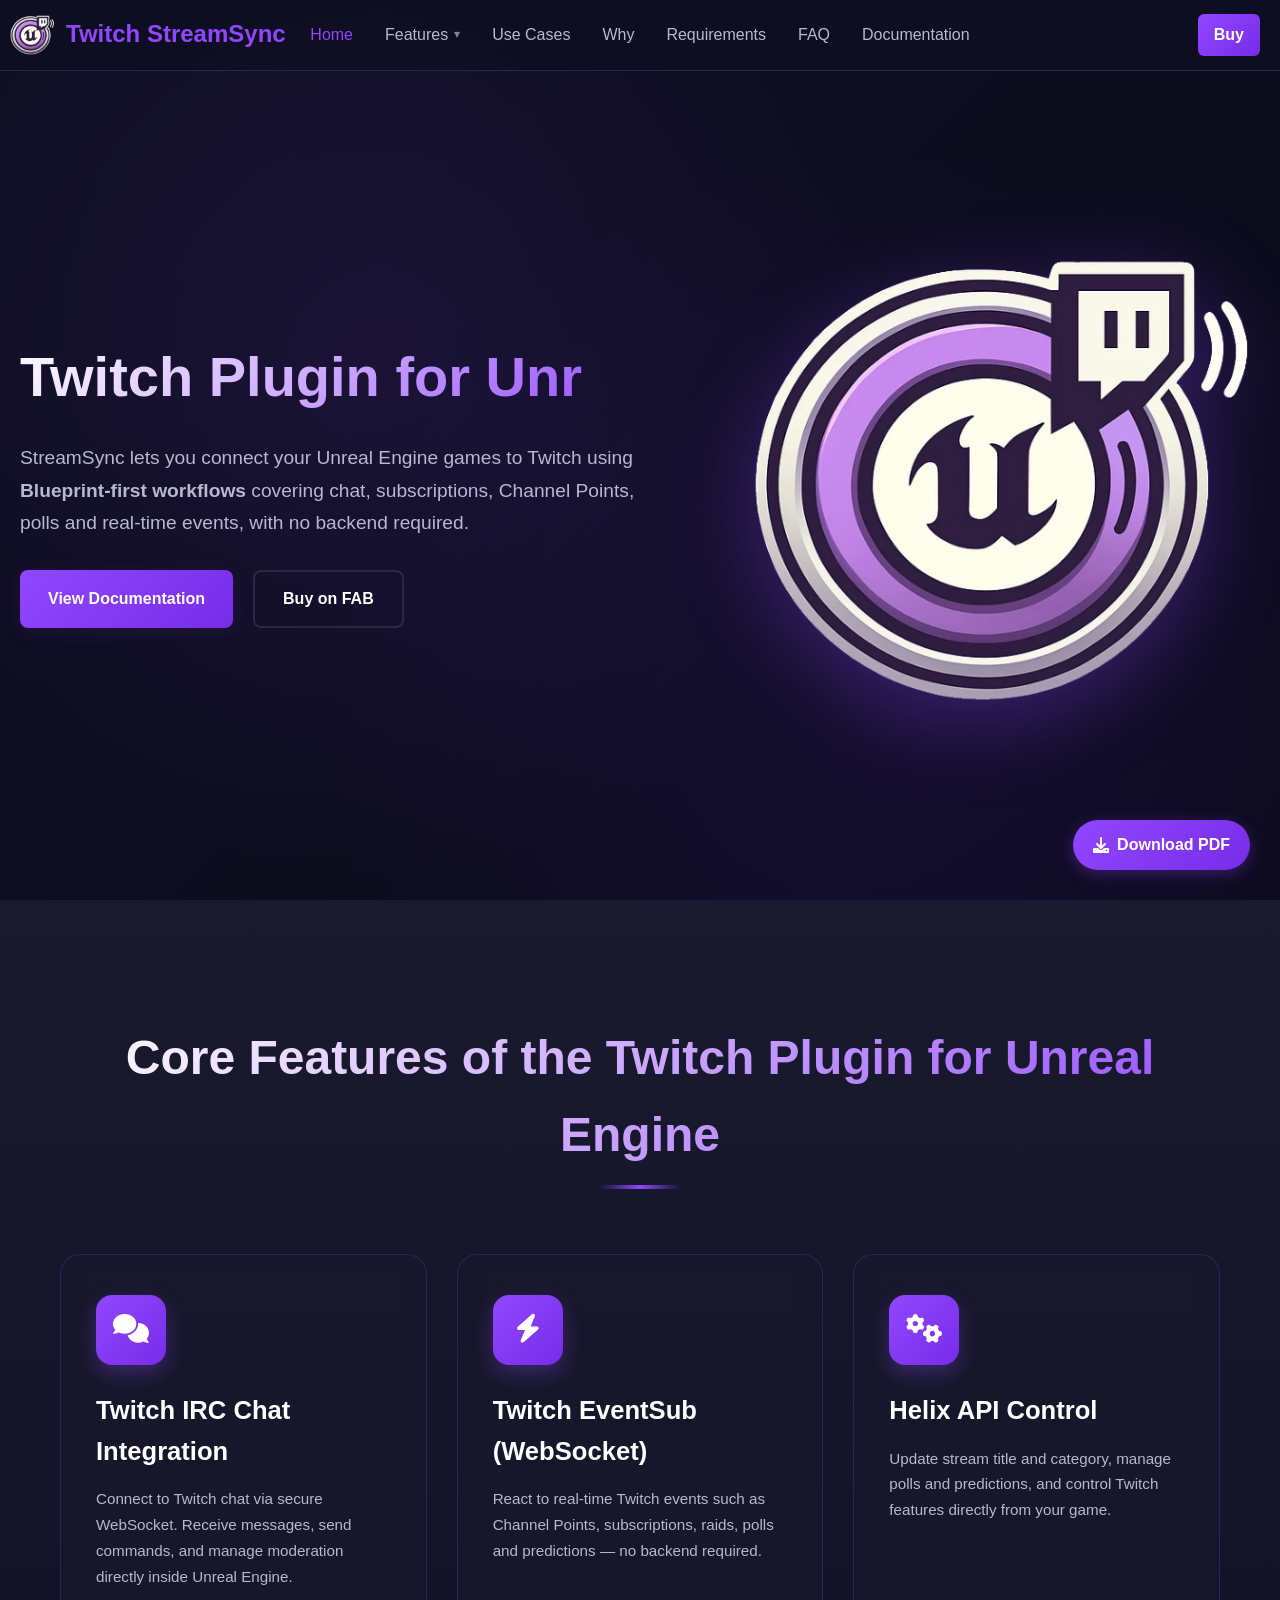
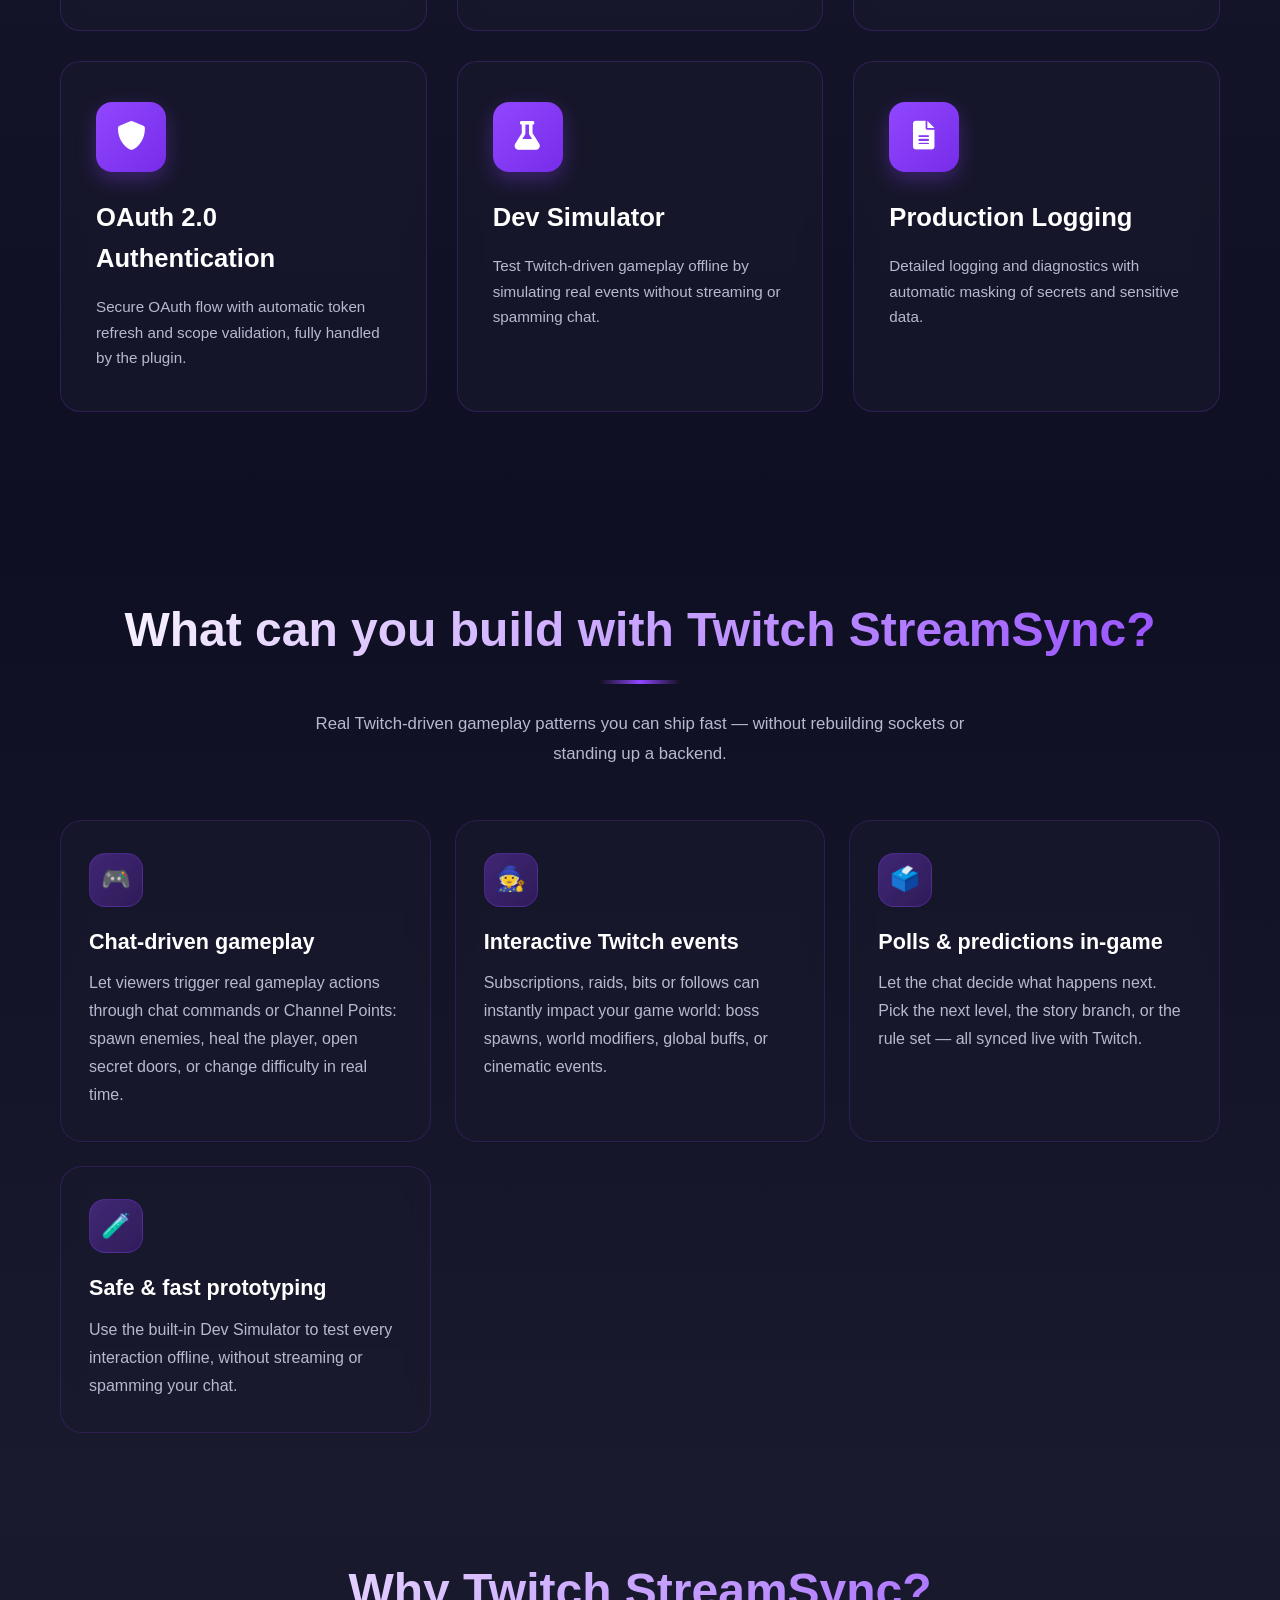
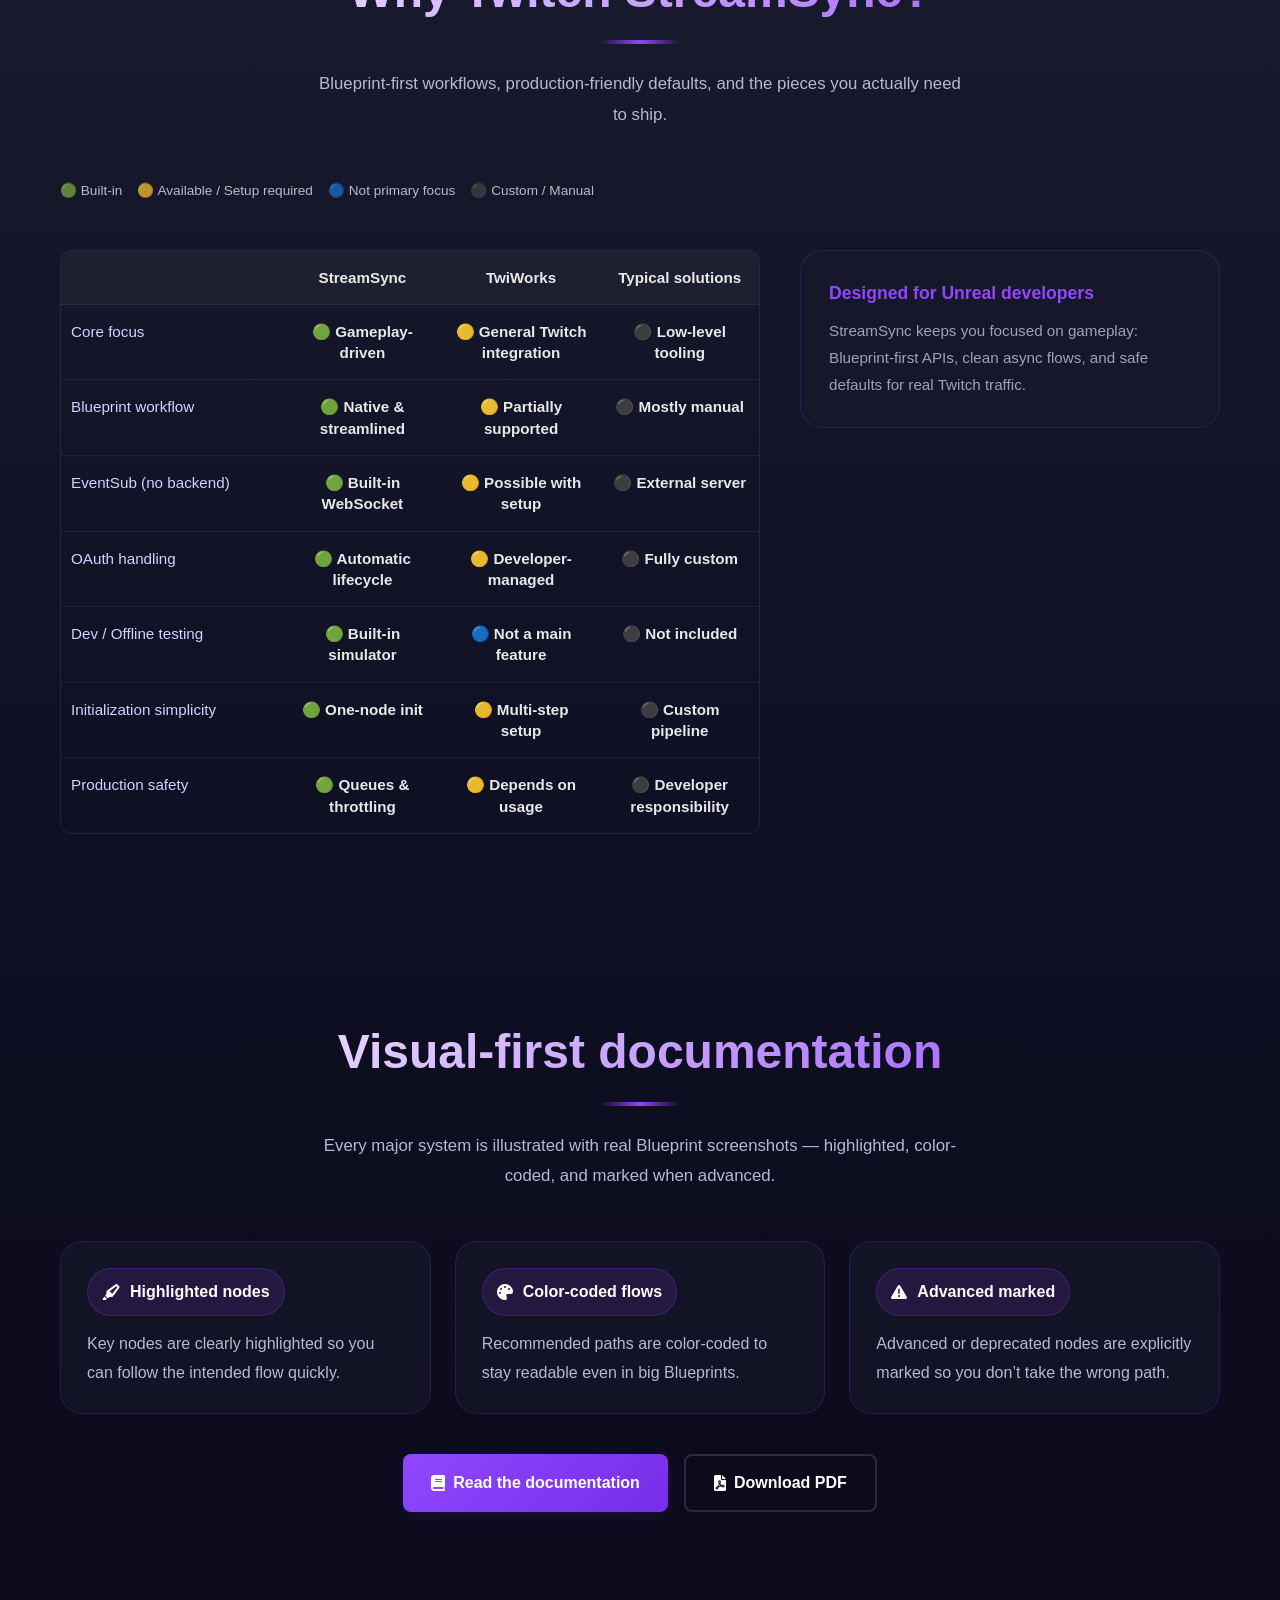
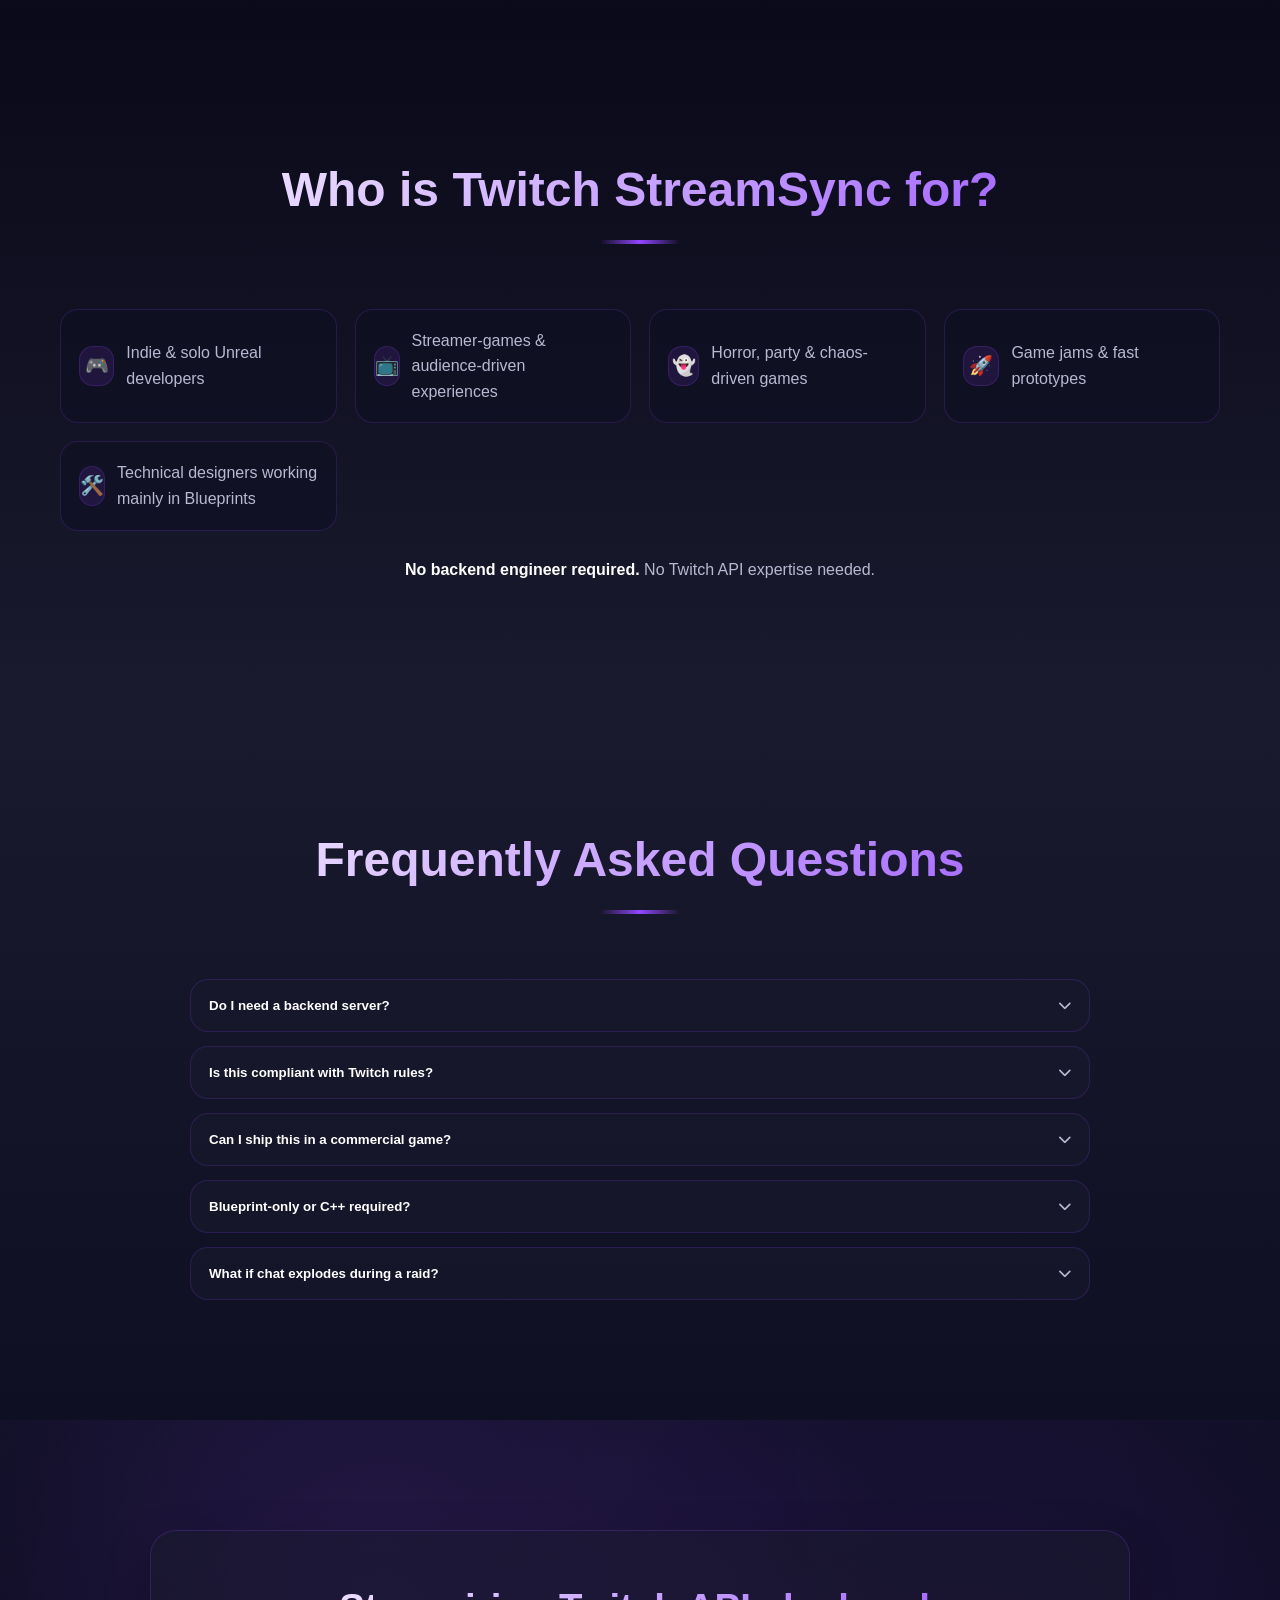
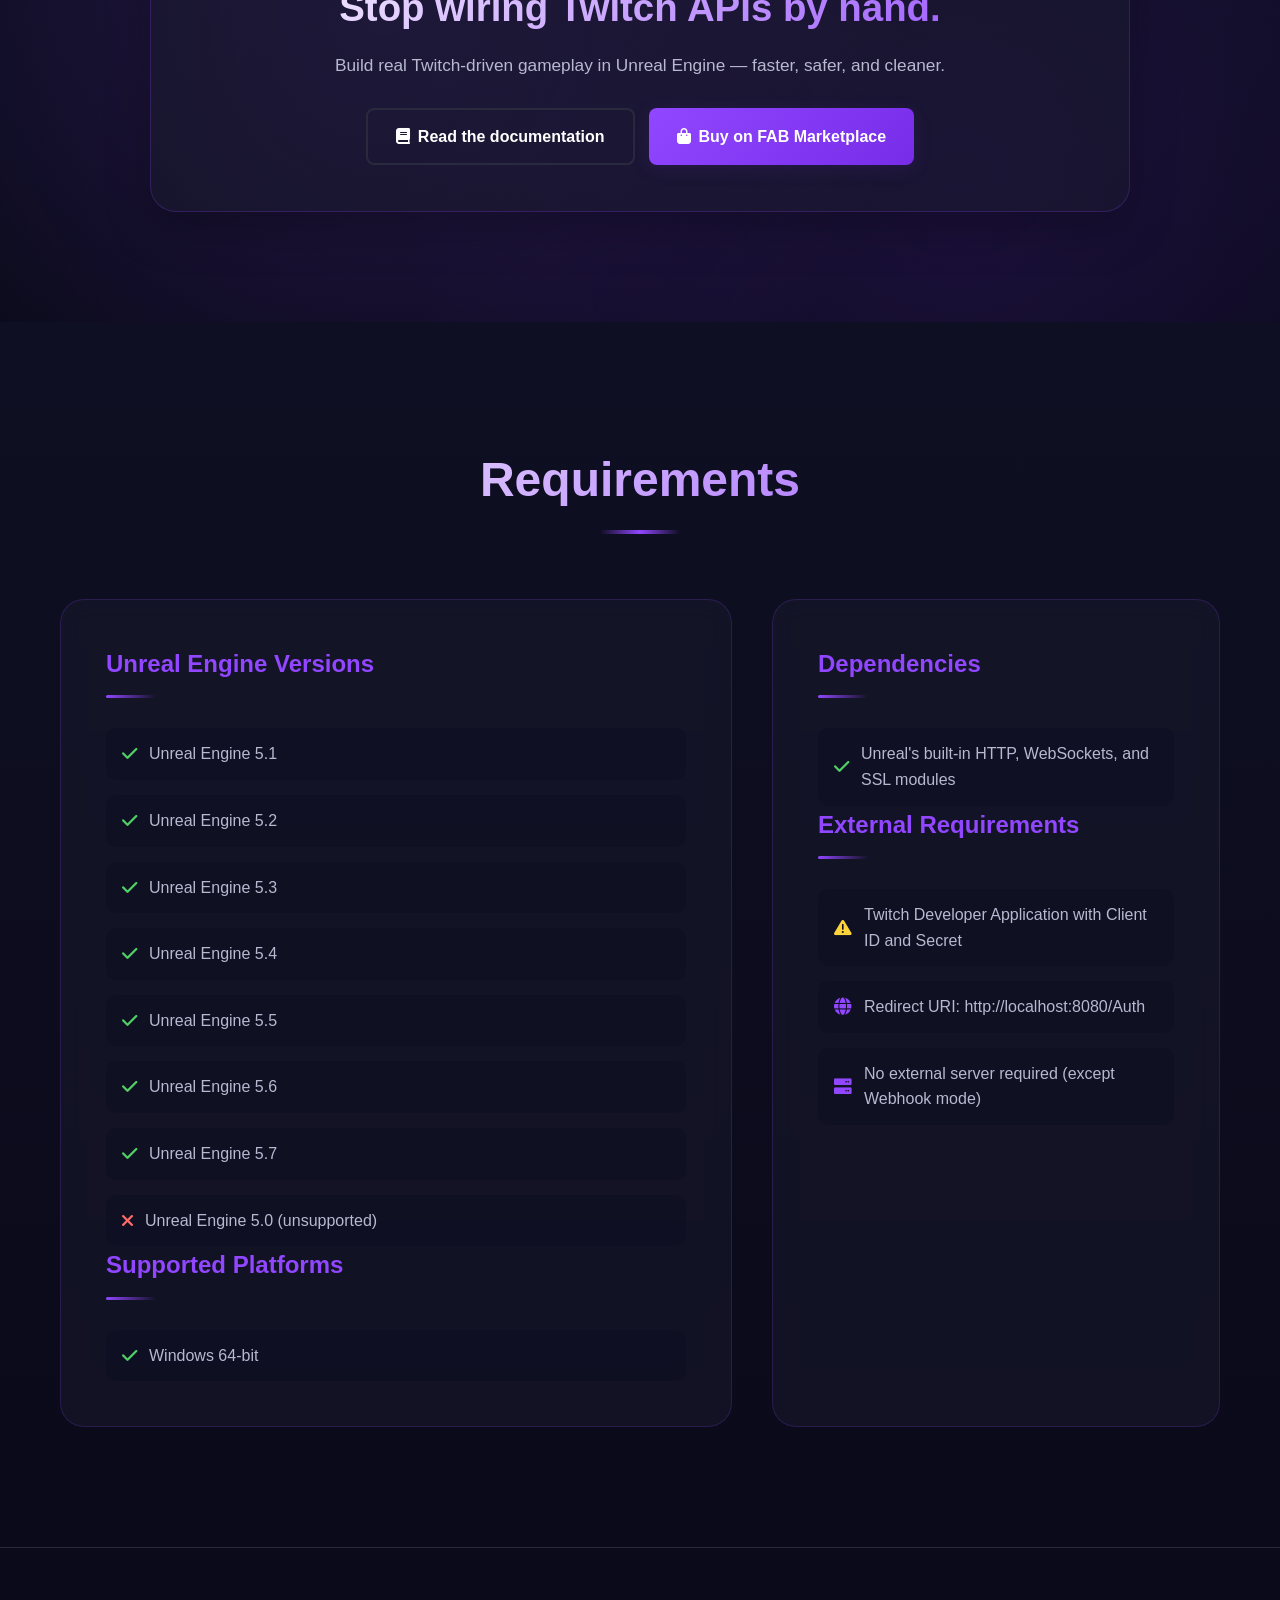
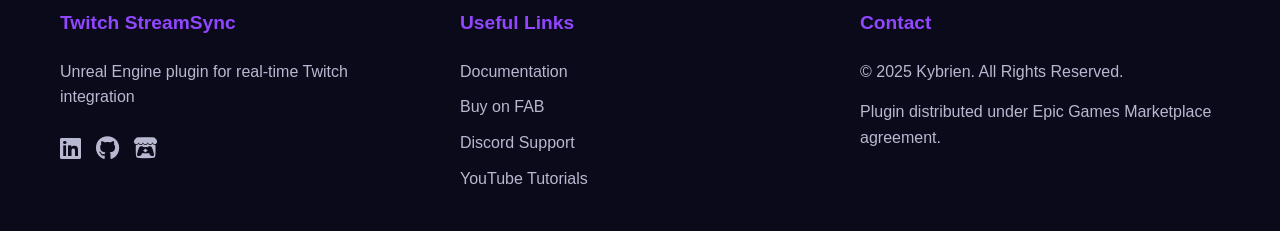
==== Pages/index.html @ 116fe892 "Added Dropdown" ====
<!DOCTYPE html>
<html lang="en">
<head>
    <meta charset="UTF-8">

    <title>Twitch Plugin for Unreal Engine | StreamSync (Chat, EventSub, Blueprint)</title>

    <meta name="description"
          content="StreamSync is a production-ready Twitch plugin for Unreal Engine. Integrate Twitch chat, EventSub, Channel Points, polls and subscriptions directly in Blueprints - no backend required.">
    <meta name="viewport" content="width=device-width, initial-scale=1.0">

    <!-- SEO basics -->
    <meta name="robots" content="index, follow">
    <meta name="author" content="Kybrien">
    <link rel="canonical" href="https://your-domain.com/">

    <!-- Open Graph -->
    <meta property="og:title" content="Twitch Plugin for Unreal Engine - StreamSync">
    <meta property="og:description" content="Build real Twitch-driven gameplay in Unreal Engine using Blueprints. Chat, EventSub, Channel Points, and more.">
    <meta property="og:type" content="website">
    <meta property="og:image" content="LogoStreamSync.png">

    <!-- Styles -->
    <link rel="stylesheet" href="styles.css">
    <link href="https://cdnjs.cloudflare.com/ajax/libs/font-awesome/6.0.0/css/all.min.css" rel="stylesheet">
</head>
<body>
    <a class="skip-link" href="#home">Skip to content</a>
    <nav class="navbar" role="navigation">
        <div class="nav-container">
            <div class="nav-logo">
                <img src="../Logo/LogoStreamSync.png" alt="StreamSync Twitch Plugin for Unreal Engine" class="logo-img">
                <span>Twitch StreamSync</span>
            </div>
            <div class="nav-menu">
                <a href="#home" class="nav-link active">Home</a>
                <div class="nav-item has-dropdown">
                    <a href="#features" class="nav-link nav-features">Features<span class="nav-chevron">▾</span></a>
                    <div class="dropdown">
                      <a href="/features/chat">Twitch Chat</a>
                      <a href="/features/eventsub">EventSub</a>
                      <a href="/features/oauth">OAuth & Security</a>
                      <a href="/features/dev-simulator">Dev Simulator</a>
                    </div>
                </div>
                <a href="#use-cases" class="nav-link">Use Cases</a>
                <a href="#why" class="nav-link">Why</a>
                <a href="#requirements" class="nav-link">Requirements</a>
                <a href="#faq" class="nav-link">FAQ</a>
                <a href="documentation.html" class="nav-link">Documentation</a>
            </div>
            <div class="nav-right">
                <a href="https://www.fab.com/listings/97e1b3d0-df12-41eb-89f4-3e4e54f28fc4"
                   target="_blank"
                   rel="noopener"
                   class="nav-link cta">Buy</a>

                <div class="nav-toggle" aria-label="Toggle navigation">
                    <span></span><span></span><span></span>
                </div>
            </div>
        </div>
    </nav>
    <main>
        <!-- Hero Section -->
        <section id="home" class="hero">
            <div class="hero-content">
                <div class="hero-text">
                    <!-- SEO CRITICAL H1 -->
                    <h1>
                        Twitch Plugin for Unreal Engine - Real-Time Chat & EventSub Integration
                    </h1>
                    <p class="hero-subtitle">
                        StreamSync lets you connect your Unreal Engine games to Twitch using
                        <strong>Blueprint-first workflows</strong> covering chat, subscriptions,
                        Channel Points, polls and real-time events, with no backend required.
                    </p>
                    <div class="hero-buttons">
                        <a href="./documentation.html" class="btn btn-primary">View Documentation</a>
                        <a href="https://www.fab.com/listings/97e1b3d0-df12-41eb-89f4-3e4e54f28fc4"
                           target="_blank"
                           rel="noopener"
                           class="btn btn-secondary">Buy on FAB</a>
                    </div>
                </div>
                <div class="hero-image">
                    <div class="logo-container">
                        <img src="../Logo/LogoStreamSync.png"
                             alt="StreamSync Unreal Engine Twitch integration logo"
                             class="hero-logo">
                    </div>
                </div>
            </div>
        </section>

        <!-- Features Section -->
        <section id="features" class="features">
            <div class="container">
                <h2 class="section-title">Core Features of the Twitch Plugin for Unreal Engine</h2>

                <div class="features-grid">
                    <div class="feature-card">
                        <div class="feature-icon"><i class="fas fa-comments"></i></div>
                        <h3>Twitch IRC Chat Integration</h3>
                        <p>
                            Connect to Twitch chat via secure WebSocket. Receive messages,
                            send commands, and manage moderation directly inside Unreal Engine.
                        </p>
                    </div>
                    <div class="feature-card">
                        <div class="feature-icon"><i class="fas fa-bolt"></i></div>
                        <h3>Twitch EventSub (WebSocket)</h3>
                        <p>
                            React to real-time Twitch events such as Channel Points,
                            subscriptions, raids, polls and predictions — no backend required.
                        </p>
                    </div>
                    <div class="feature-card">
                        <div class="feature-icon"><i class="fas fa-cogs"></i></div>
                        <h3>Helix API Control</h3>
                        <p>
                            Update stream title and category, manage polls and predictions,
                            and control Twitch features directly from your game.
                        </p>
                    </div>
                    <div class="feature-card">
                        <div class="feature-icon"><i class="fas fa-shield-alt"></i></div>
                        <h3>OAuth 2.0 Authentication</h3>
                        <p>
                            Secure OAuth flow with automatic token refresh and
                            scope validation, fully handled by the plugin.
                        </p>
                    </div>
                    <div class="feature-card">
                        <div class="feature-icon"><i class="fas fa-flask"></i></div>
                        <h3>Dev Simulator</h3>
                        <p>
                            Test Twitch-driven gameplay offline by simulating
                            real events without streaming or spamming chat.
                        </p>
                    </div>
                    <div class="feature-card">
                        <div class="feature-icon"><i class="fas fa-file-alt"></i></div>
                        <h3>Production Logging</h3>
                        <p>
                            Detailed logging and diagnostics with automatic
                            masking of secrets and sensitive data.
                        </p>
                    </div>
                </div>
            </div>
        </section>

        <!-- Use Cases Section -->
        <section id="use-cases" class="use-cases">
            <div class="container">
                <h2 class="section-title">What can you build with Twitch StreamSync?</h2>
                <p class="section-lead">Real Twitch-driven gameplay patterns you can ship fast — without rebuilding sockets or standing up a backend.</p>

                <div class="uc-grid">
                    <div class="uc-card">
                        <div class="uc-icon">🎮</div>
                        <h3>Chat-driven gameplay</h3>
                        <p>Let viewers trigger real gameplay actions through chat commands or Channel Points: spawn enemies, heal the player, open secret doors, or change difficulty in real time.</p>
                    </div>
                    <div class="uc-card">
                        <div class="uc-icon">🧙</div>
                        <h3>Interactive Twitch events</h3>
                        <p>Subscriptions, raids, bits or follows can instantly impact your game world: boss spawns, world modifiers, global buffs, or cinematic events.</p>
                    </div>
                    <div class="uc-card">
                        <div class="uc-icon">🗳️</div>
                        <h3>Polls & predictions in-game</h3>
                        <p>Let the chat decide what happens next. Pick the next level, the story branch, or the rule set — all synced live with Twitch.</p>
                    </div>
                    <div class="uc-card">
                        <div class="uc-icon">🧪</div>
                        <h3>Safe & fast prototyping</h3>
                        <p>Use the built-in Dev Simulator to test every interaction offline, without streaming or spamming your chat.</p>
                    </div>
                </div>
            </div>
        </section>

        <!-- Comparison / Why Section -->
        <section id="why" class="why">
        <div class="container">
            <h2 class="section-title">Why Twitch StreamSync?</h2>
            <p class="section-lead">
                Blueprint-first workflows, production-friendly defaults,
                and the pieces you actually need to ship.
            </p>

            <p class="compare-legend">
                🟢 Built-in &nbsp;&nbsp;
                🟡 Available / Setup required &nbsp;&nbsp;
                🔵 Not primary focus &nbsp;&nbsp;
                ⚫ Custom / Manual
            </p>

            <div class="compare-wrap">
                <div class="compare-table" role="table" aria-label="Twitch plugins comparison">
                    <div class="compare-row compare-header">
                        <div class="compare-cell"></div>
                        <div class="compare-cell">StreamSync</div>
                        <div class="compare-cell">TwiWorks</div>
                        <div class="compare-cell">Typical solutions</div>
                    </div>
                    <div class="compare-row">
                        <div class="compare-cell">Core focus</div>
                        <div class="compare-cell">🟢 Gameplay-driven</div>
                        <div class="compare-cell">🟡 General Twitch integration</div>
                        <div class="compare-cell">⚫ Low-level tooling</div>
                    </div>

                    <div class="compare-row">
                        <div class="compare-cell">Blueprint workflow</div>
                        <div class="compare-cell">🟢 Native & streamlined</div>
                        <div class="compare-cell">🟡 Partially supported</div>
                        <div class="compare-cell">⚫ Mostly manual</div>
                    </div>

                    <div class="compare-row">
                        <div class="compare-cell">EventSub (no backend)</div>
                        <div class="compare-cell">🟢 Built-in WebSocket</div>
                        <div class="compare-cell">🟡 Possible with setup</div>
                        <div class="compare-cell">⚫ External server</div>
                    </div>

                    <div class="compare-row">
                        <div class="compare-cell">OAuth handling</div>
                        <div class="compare-cell">🟢 Automatic lifecycle</div>
                        <div class="compare-cell">🟡 Developer-managed</div>
                        <div class="compare-cell">⚫ Fully custom</div>
                    </div>

                    <div class="compare-row">
                        <div class="compare-cell">Dev / Offline testing</div>
                        <div class="compare-cell">🟢 Built-in simulator</div>
                        <div class="compare-cell">🔵 Not a main feature</div>
                        <div class="compare-cell">⚫ Not included</div>
                    </div>

                    <div class="compare-row">
                        <div class="compare-cell">Initialization simplicity</div>
                        <div class="compare-cell">🟢 One-node init</div>
                        <div class="compare-cell">🟡 Multi-step setup</div>
                        <div class="compare-cell">⚫ Custom pipeline</div>
                    </div>

                    <div class="compare-row">
                        <div class="compare-cell">Production safety</div>
                        <div class="compare-cell">🟢 Queues & throttling</div>
                        <div class="compare-cell">🟡 Depends on usage</div>
                        <div class="compare-cell">⚫ Developer responsibility</div>
                    </div>

                </div>

                <div class="compare-note">
                    <h3>Designed for Unreal developers</h3>
                    <p>
                        StreamSync keeps you focused on gameplay:
                        Blueprint-first APIs, clean async flows,
                        and safe defaults for real Twitch traffic.
                    </p>
                </div>
            </div>
        </div>
        </section>


        <!-- Visual Docs Section -->
        <section id="visual-docs" class="visual-docs">
            <div class="container">
                <h2 class="section-title">Visual-first documentation</h2>
                <p class="section-lead">Every major system is illustrated with real Blueprint screenshots — highlighted, color-coded, and marked when advanced.</p>

                <div class="visual-grid">
                    <div class="visual-card">
                        <div class="visual-badge"><i class="fas fa-highlighter"></i> Highlighted nodes</div>
                        <p>Key nodes are clearly highlighted so you can follow the intended flow quickly.</p>
                    </div>
                    <div class="visual-card">
                        <div class="visual-badge"><i class="fas fa-palette"></i> Color-coded flows</div>
                        <p>Recommended paths are color-coded to stay readable even in big Blueprints.</p>
                    </div>
                    <div class="visual-card">
                        <div class="visual-badge"><i class="fas fa-triangle-exclamation"></i> Advanced marked</div>
                        <p>Advanced or deprecated nodes are explicitly marked so you don’t take the wrong path.</p>
                    </div>
                </div>

                <div class="visual-cta">
                    <a href="documentation.html" class="btn btn-primary"><i class="fas fa-book"></i> Read the documentation</a>
                    <a href="TwitchStreamSyncDOC.pdf" download class="btn btn-secondary"><i class="fas fa-file-pdf"></i> Download PDF</a>
                </div>
            </div>
        </section>

        <!-- Who Is It For -->
        <section id="who" class="who">
            <div class="container">
                <h2 class="section-title">Who is Twitch StreamSync for?</h2>
                <div class="who-grid">
                    <div class="who-card"><span class="who-emoji">🎮</span><span>Indie & solo Unreal developers</span></div>
                    <div class="who-card"><span class="who-emoji">📺</span><span>Streamer-games & audience-driven experiences</span></div>
                    <div class="who-card"><span class="who-emoji">👻</span><span>Horror, party & chaos-driven games</span></div>
                    <div class="who-card"><span class="who-emoji">🚀</span><span>Game jams & fast prototypes</span></div>
                    <div class="who-card"><span class="who-emoji">🛠️</span><span>Technical designers working mainly in Blueprints</span></div>
                </div>

                <div class="who-foot">
                    <p><strong>No backend engineer required.</strong> No Twitch API expertise needed.</p>
                </div>
            </div>
        </section>

        <!-- FAQ -->
        <section id="faq" class="faq">
            <div class="container">
                <h2 class="section-title">Frequently Asked Questions</h2>

                <div class="faq-list" data-accordion>
                    <div class="faq-item">
                        <button class="faq-q" type="button" aria-expanded="false">
                            <span>Do I need a backend server?</span>
                            <i class="fas fa-chevron-down"></i>
                        </button>
                        <div class="faq-a" hidden>
                            <p>No. WebSocket EventSub works without any external server.</p>
                        </div>
                    </div>

                    <div class="faq-item">
                        <button class="faq-q" type="button" aria-expanded="false">
                            <span>Is this compliant with Twitch rules?</span>
                            <i class="fas fa-chevron-down"></i>
                        </button>
                        <div class="faq-a" hidden>
                            <p>Yes. StreamSync uses official Twitch APIs and respects rate limits and OAuth requirements.</p>
                        </div>
                    </div>

                    <div class="faq-item">
                        <button class="faq-q" type="button" aria-expanded="false">
                            <span>Can I ship this in a commercial game?</span>
                            <i class="fas fa-chevron-down"></i>
                        </button>
                        <div class="faq-a" hidden>
                            <p>Yes. The plugin is designed for production use.</p>
                        </div>
                    </div>

                    <div class="faq-item">
                        <button class="faq-q" type="button" aria-expanded="false">
                            <span>Blueprint-only or C++ required?</span>
                            <i class="fas fa-chevron-down"></i>
                        </button>
                        <div class="faq-a" hidden>
                            <p>Fully usable in Blueprints. Optional C++ helpers are included.</p>
                        </div>
                    </div>

                    <div class="faq-item">
                        <button class="faq-q" type="button" aria-expanded="false">
                            <span>What if chat explodes during a raid?</span>
                            <i class="fas fa-chevron-down"></i>
                        </button>
                        <div class="faq-a" hidden>
                            <p>Built-in message queueing and throttling protect your FPS.</p>
                        </div>
                    </div>
                </div>
            </div>
        </section>

        <!-- Final CTA -->
        <section class="final-cta">
            <div class="container">
                <div class="final-cta-card">
                    <h2>Stop wiring Twitch APIs by hand.</h2>
                    <p>Build real Twitch-driven gameplay in Unreal Engine — faster, safer, and cleaner.</p>
                    <div class="final-cta-actions">
                        <a href="documentation.html" class="btn btn-secondary"><i class="fas fa-book"></i> Read the documentation</a>
                        <a href="https://www.fab.com/listings/97e1b3d0-df12-41eb-89f4-3e4e54f28fc4" target="_blank" class="btn btn-primary"><i class="fas fa-bag-shopping"></i> Buy on FAB Marketplace</a>
                    </div>
                </div>
            </div>
        </section>

        <!-- Requirements Section -->
        <section id="requirements" class="requirements">
            <div class="container">
                <h2 class="section-title" >Requirements</h2>
                <div class="requirements-content">
                    <div class="requirements-left">
                        <h3 >Unreal Engine Versions</h3>
                        <ul class="req-list">
                            <li><i class="fas fa-check"></i> Unreal Engine 5.1</li>
                            <li><i class="fas fa-check"></i> Unreal Engine 5.2</li>
                            <li><i class="fas fa-check"></i> Unreal Engine 5.3</li>
                            <li><i class="fas fa-check"></i> Unreal Engine 5.4</li>
                            <li><i class="fas fa-check"></i> Unreal Engine 5.5</li>
                            <li><i class="fas fa-check"></i> Unreal Engine 5.6</li>
                            <li><i class="fas fa-check"></i> Unreal Engine 5.7</li>
                            <li><i class="fas fa-times"></i> Unreal Engine 5.0 (unsupported)</li>
                        </ul>

                        <h3 >Supported Platforms</h3>
                        <ul class="req-list">
                            <li><i class="fas fa-check"></i> Windows 64-bit</li>
                        </ul>
                    </div>
                    <div class="requirements-right">
                        <h3 >Dependencies</h3>
                        <ul class="req-list">
                            <li><i class="fas fa-check"></i> Unreal's built-in HTTP, WebSockets, and SSL modules</li>
                        </ul>

                        <h3 >External Requirements</h3>
                        <ul class="req-list">
                            <li><i class="fas fa-exclamation-triangle"></i> Twitch Developer Application with Client ID and Secret</li>
                            <li><i class="fas fa-globe"></i> Redirect URI: http://localhost:8080/Auth</li>
                            <li><i class="fas fa-server"></i> No external server required (except Webhook mode)</li>
                        </ul>
                    </div>
                </div>
            </div>
        </section>

        <!-- Footer -->
        <footer class="footer">
            <div class="container">
                <div class="footer-content">
                    <div class="footer-section">
                        <h3>Twitch StreamSync</h3>
                        <p >Unreal Engine plugin for real-time Twitch integration</p>
                        <div class="social-links">
                            <a href="https://www.linkedin.com/in/adrien-patte/" target="_blank"><i class="fab fa-linkedin"></i></a>
                            <a href="https://github.com/Kybrien" target="_blank"><i class="fab fa-github"></i></a>
                            <a href="https://kybrien.itch.io" target="_blank"><i class="fab fa-itch-io"></i></a>
                        </div>
                    </div>
                    <div class="footer-section">
                        <h3 >Useful Links</h3>
                        <ul>
                            <li><a href="documentation.html" >Documentation</a></li>
                            <li><a href="https://www.fab.com/listings/97e1b3d0-df12-41eb-89f4-3e4e54f28fc4" target="_blank" >Buy on FAB</a></li>
                            <li><a href="https://discord.gg/BwhyxQAAUn" target="_blank">Discord Support</a></li>
                            <li><a href="https://www.youtube.com/@AdriensDiscoveries" target="_blank">YouTube Tutorials</a></li>
                        </ul>
                    </div>
                    <div class="footer-section">
                        <h3 >Contact</h3>
                        <p >© 2025 Kybrien. All Rights Reserved.</p>
                        <p >Plugin distributed under Epic Games Marketplace agreement.</p>
                    </div>
                </div>
            </div>
        </footer>
    </main>
    <!-- Floating Download Button -->
    <a href="TwitchStreamSyncDOC.pdf" download class="download-btn">
        <i class="fas fa-download"></i>
        <span >Download PDF</span>
    </a>
    <script src="script.js"></script>
</body>
</html>
---- Pages/styles.css ----
/* Reset et Variables CSS */
:root {
    --primary-color: #9146FF; /* Violet Twitch */
    --secondary-color: #772CE8; /* Violet plus foncé */
    --dark-bg: #0F0F23; /* Noir très foncé */
    --darker-bg: #0A0A1A; /* Noir encore plus foncé */
    --light-bg: #1A1A2E; /* Fond légèrement plus clair */
    --text-primary: #FFFFFF; /* Blanc */
    --text-secondary: #B8B8D1; /* Gris clair */
    --text-muted: #666666; /* Gris */
    --accent-color: #FF6B6B; /* Rouge accent */
    --success-color: #51CF66; /* Vert succès */
    --warning-color: #FFD43B; /* Jaune warning */
    --border-color: #2A2A3E; /* Bordure subtile */
    --shadow: 0 4px 20px rgba(145, 70, 255, 0.1);
    --shadow-dark: 0 8px 32px rgba(0, 0, 0, 0.3);
}

* {
    margin: 0;
    padding: 0;
    box-sizing: border-box;
}

body {
    font-family: 'Inter', -apple-system, BlinkMacSystemFont, 'Segoe UI', Roboto, sans-serif;
    background-color: var(--dark-bg);
    color: var(--text-primary);
    line-height: 1.6;
    overflow-x: hidden;
}

/* Navigation */
.navbar {
    position: fixed;
    top: 0;
    width: 100%;
    background-color: rgba(15, 15, 35, 0.95);
    backdrop-filter: blur(10px);
    border-bottom: 1px solid var(--border-color);
    z-index: 1000;
    transition: all 0.3s ease;
}

.nav-container {
    max-width: 1500px;
    margin: 0 auto;
    padding: 0 20px 0 10px;
    display: flex;
    align-items: center;
    justify-content: space-between;
    height: 70px;
    width: 100%;
    position: relative;
}

.nav-logo {
    display: flex;
    align-items: left;
    gap: 12px;
    font-size: 1.5rem;
    font-weight: 700;
    color: var(--primary-color);
}

.nav-logo .logo-img {
    height: 40px;
    width: auto;
}

.nav-logo i {
    font-size: 2rem;
}

.hero-logo {
    max-width: 500px;
    width: 100%;
    height: auto;
    animation: float 6s ease-in-out infinite;
    filter: drop-shadow(0 20px 40px rgba(145, 70, 255, 0.3));
    transition: all 0.3s ease;
}

.hero-logo:hover {
    filter: drop-shadow(0 25px 50px rgba(145, 70, 255, 0.5));
    transform: scale(1.05);
}

.nav-menu {
    display: flex;
    gap: 32px;
    align-items: center;
    white-space: nowrap;
    flex-shrink: 0;
    position: absolute;
    left: 50%;
    transform: translateX(-50%);
    margin-left: auto;
    margin-right: auto;
}

.nav-link {
    color: var(--text-secondary);
    text-decoration: none;
    font-weight: 500;
    transition: color 0.3s ease;
    position: relative;
    white-space: nowrap;
}

.nav-link:hover,
.nav-link.active {
    color: var(--primary-color);
}

.nav-link.cta {
    background: linear-gradient(135deg, var(--primary-color), var(--secondary-color));
    padding: 8px 16px;
    border-radius: 6px;
    color: white;
    font-weight: 600;
}

.nav-link.cta:hover {
    transform: translateY(-2px);
    box-shadow: var(--shadow);
}

.nav-toggle {
    display: none;
    flex-direction: column;
    cursor: pointer;
}

.nav-right {
    display: flex;
    align-items: center;
    gap: 16px;
    position: absolute;
    right: 20px;
    flex-shrink: 0;
}


.nav-toggle span {
    width: 25px;
    height: 3px;
    background-color: var(--text-primary);
    margin: 3px 0;
    transition: 0.3s;
}

/* Hero Section */
.hero {
    min-height: 100vh;
    display: flex;
    align-items: center;
    background: linear-gradient(135deg, var(--dark-bg) 0%, var(--darker-bg) 100%);
    position: relative;
    overflow: hidden;
}

.hero::before {
    content: '';
    position: absolute;
    top: 0;
    left: 0;
    right: 0;
    bottom: 0;
    background: radial-gradient(circle at 30% 40%, rgba(145, 70, 255, 0.1) 0%, transparent 50%),
                radial-gradient(circle at 70% 80%, rgba(119, 44, 232, 0.1) 0%, transparent 50%);
}

.hero-content {
    max-width: 1400px;
    margin: 0 auto;
    padding: 120px 20px 60px;
    display: grid;
    grid-template-columns: 1.1fr 0.9fr;
    gap: 80px;
    align-items: center;
    position: relative;
    z-index: 1;
}

.hero-text h1 {
    font-size: 3.5rem;
    font-weight: 800;
    margin-bottom: 20px;
    background: linear-gradient(135deg, var(--text-primary), var(--primary-color));
    -webkit-background-clip: text;
    -webkit-text-fill-color: transparent;
    background-clip: text;
}

.hero-subtitle {
    font-size: 1.2rem;
    color: var(--text-secondary);
    margin-bottom: 30px;
    line-height: 1.7;
}

.hero-buttons {
    display: flex;
    gap: 20px;
}

.btn {
    padding: 14px 28px;
    border-radius: 8px;
    text-decoration: none;
    font-weight: 600;
    font-size: 1rem;
    transition: all 0.3s ease;
    display: inline-flex;
    align-items: center;
    gap: 8px;
}

.btn-primary {
    background: linear-gradient(135deg, var(--primary-color), var(--secondary-color));
    color: white;
    box-shadow: var(--shadow);
}

.btn-primary:hover {
    transform: translateY(-3px);
    box-shadow: 0 8px 25px rgba(145, 70, 255, 0.3);
}

.btn-secondary {
    background: transparent;
    color: var(--text-primary);
    border: 2px solid var(--border-color);
}

.btn-secondary:hover {
    border-color: var(--primary-color);
    background: rgba(145, 70, 255, 0.1);
}

.hero-image {
    display: flex;
    justify-content: center;
    align-items: center;
}

.logo-container {
    display: flex;
    justify-content: center;
    align-items: center;
    width: 100%;
    height: 100%;
}

@keyframes float {
    0%, 100% { transform: translateY(0px); }
    50% { transform: translateY(-10px); }
}

/* Features Section */
.features {
    padding: 120px 0;
    background: linear-gradient(180deg, var(--light-bg) 0%, var(--dark-bg) 100%);
    position: relative;
    overflow: hidden;
}

.features::before {
    content: '';
    position: absolute;
    top: -50%;
    right: -10%;
    width: 600px;
    height: 600px;
    background: radial-gradient(circle, rgba(145, 70, 255, 0.15) 0%, transparent 70%);
    border-radius: 50%;
    animation: pulse 8s ease-in-out infinite;
}

@keyframes pulse {
    0%, 100% { transform: scale(1); opacity: 0.5; }
    50% { transform: scale(1.1); opacity: 0.8; }
}

.container {
    max-width: 1200px;
    margin: 0 auto;
    padding: 0 20px;
    position: relative;
    z-index: 1;
}

.section-title {
    font-size: 3rem;
    font-weight: 800;
    text-align: center;
    margin-bottom: 80px;
    color: var(--text-primary);
    background: linear-gradient(135deg, var(--text-primary), var(--primary-color));
    -webkit-background-clip: text;
    -webkit-text-fill-color: transparent;
    background-clip: text;
    position: relative;
}

.section-title::after {
    content: '';
    position: absolute;
    bottom: -15px;
    left: 50%;
    transform: translateX(-50%);
    width: 80px;
    height: 4px;
    background: linear-gradient(90deg, transparent, var(--primary-color), transparent);
    border-radius: 2px;
}

/* Section lead text */
.section-lead {
    max-width: 900px;
    margin: -40px auto 50px;
    text-align: center;
    color: var(--text-secondary);
    font-size: 1.05rem;
    line-height: 1.8;
}

/* Use Cases */
.use-cases {
    padding: 60px 0;
    background: linear-gradient(180deg, var(--dark-bg) 0%, var(--light-bg) 100%);
    position: relative;
}

.uc-grid {
    display: grid;
    grid-template-columns: repeat(auto-fit, minmax(280px, 1fr));
    gap: 24px;
}

.uc-card {
    background: rgba(26, 26, 46, 0.55);
    backdrop-filter: blur(10px);
    border: 1px solid rgba(145, 70, 255, 0.18);
    border-radius: 22px;
    padding: 32px 28px;
    transition: all 0.35s ease;
    position: relative;
    overflow: hidden;
}

.uc-card::before {
    content: '';
    position: absolute;
    top: 0;
    left: 0;
    right: 0;
    height: 3px;
    background: linear-gradient(90deg, var(--primary-color), var(--secondary-color));
    opacity: 0.8;
    transform: scaleX(0);
    transform-origin: left;
    transition: transform 0.35s ease;
}

.uc-card:hover::before { transform: scaleX(1); }

.uc-card:hover {
    transform: translateY(-6px);
    border-color: rgba(145, 70, 255, 0.45);
    box-shadow: 0 18px 35px rgba(145, 70, 255, 0.14);
    background: rgba(26, 26, 46, 0.75);
}

.uc-icon {
    width: 54px;
    height: 54px;
    border-radius: 16px;
    display: flex;
    align-items: center;
    justify-content: center;
    background: linear-gradient(135deg, rgba(145, 70, 255, 0.35), rgba(119, 44, 232, 0.25));
    border: 1px solid rgba(145, 70, 255, 0.25);
    font-size: 1.5rem;
    margin-bottom: 18px;
}

.uc-card h3 {
    font-size: 1.35rem;
    margin-bottom: 10px;
}

.uc-card p {
    color: var(--text-secondary);
    line-height: 1.75;
}

/* Why / Comparison */
.why {
    padding: 60px 0;
    background: linear-gradient(180deg, var(--light-bg) 0%, var(--dark-bg) 100%);
}
.compare-header {
    background: rgba(255, 255, 255, 0.04);
    font-weight: 700;
}

.compare-header .compare-cell {
    text-align: center;
    color: var(--text-primary);
    font-size: 0.95rem;
}

.compare-header .compare-cell:first-child {
    text-align: left;
    opacity: 0;
}
.compare-legend {
    margin-top: 16px;
    font-size: 0.9rem;
    opacity: 0.75;
}

.compare-wrap {
    margin-top: 48px;
    display: grid;
    grid-template-columns: 1fr 0.6fr;
    gap: 40px;
    align-items: start;
}

.compare-table {
    border: 1px solid rgba(255, 255, 255, 0.08);
    border-radius: 12px;
    overflow: hidden;
}
.compare-row {
    display: grid;
    grid-template-columns: 1.4fr 1fr 1fr 1fr;
    border-bottom: 1px solid rgba(255, 255, 255, 0.06);
}
.compare-row:not(.compare-header) .compare-cell {
    font-weight: 500;
}
.compare-row:last-child {
    border-bottom: none;
}
.compare-cell:first-child {
    color: #cfd3ff;
    font-weight: 500;
}
.compare-cell {
    padding: 16px 10px;
    font-size: 0.95rem;
    line-height: 1.4;
}
.compare-cell:not(:first-child) {
    text-align: center;
    opacity: 0.9;
}
.compare-note {
    background: rgba(145, 70, 255, 0.08);
    border: 1px solid rgba(145, 70, 255, 0.25);
    border-radius: 12px;
    padding: 24px;
}
.compare-row:last-child .compare-cell { border-bottom: none; }
.compare-note h3 {
    margin-bottom: 8px;
    font-size: 1.1rem;
}
.compare-row .compare-cell:nth-child(2),
.compare-row .compare-cell:nth-child(3) { text-align: center; }
.compare-row .compare-cell:nth-child(n+2) {
    text-align: center;
    font-weight: 600;
}
.compare-row:hover {
    background: rgba(255, 255, 255, 0.03);
}

/* RESPONSIVE */

@media (max-width: 900px) {
    .compare-wrap {
        grid-template-columns: 1fr;
    }

    .compare-row {
        grid-template-columns: 1fr;
        padding: 12px 0;
    }

    .compare-cell {
        padding: 6px 18px;
        text-align: left !important;
    }

    .compare-cell:first-child {
        font-weight: 600;
        margin-bottom: 6px;
    }

    .compare-header {
        display: none;
    }
}
.compare-note p {
    font-size: 0.95rem;
    opacity: 0.85;
}
.compare-cell {
  font-size: 0.95rem;
}
.compare-cell span {
  opacity: 0.85;
}
.compare-legend {
  font-size: 0.85rem;
  opacity: 0.7;
  margin-bottom: 16px;
}
.compare-row:hover {
  background: rgba(255,255,255,0.035);
}
.compare-note {
    background: rgba(26, 26, 46, 0.55);
    backdrop-filter: blur(10px);
    border: 1px solid rgba(145, 70, 255, 0.18);
    border-radius: 22px;
    padding: 28px;
}

.compare-note h3 {
    color: var(--primary-color);
    margin-bottom: 10px;
}

.compare-note p { color: var(--text-secondary); line-height: 1.8; }

/* Visual Docs */
.visual-docs {
    padding: 120px 0;
    background: linear-gradient(180deg, var(--dark-bg) 0%, var(--darker-bg) 100%);
}

.visual-grid {
    display: grid;
    grid-template-columns: repeat(auto-fit, minmax(260px, 1fr));
    gap: 24px;
}

.visual-card {
    background: rgba(26, 26, 46, 0.5);
    border: 1px solid rgba(145, 70, 255, 0.18);
    border-radius: 22px;
    padding: 26px;
}

.visual-badge {
    display: inline-flex;
    align-items: center;
    gap: 10px;
    padding: 10px 14px;
    border-radius: 999px;
    border: 1px solid rgba(145, 70, 255, 0.25);
    background: rgba(145, 70, 255, 0.12);
    color: var(--text-primary);
    font-weight: 600;
    margin-bottom: 14px;
}

.visual-card p { color: var(--text-secondary); line-height: 1.8; }

.visual-cta {
    display: flex;
    gap: 16px;
    justify-content: center;
    margin-top: 40px;
    flex-wrap: wrap;
}

/* Who */
.who {
    padding: 120px 0;
    background: linear-gradient(180deg, var(--darker-bg) 0%, var(--light-bg) 100%);
}

.who-grid {
    display: grid;
    grid-template-columns: repeat(auto-fit, minmax(260px, 1fr));
    gap: 18px;
    margin-top: 10px;
}

.who-card {
    display: flex;
    align-items: center;
    gap: 12px;
    padding: 18px 18px;
    border-radius: 18px;
    background: rgba(15, 15, 35, 0.55);
    border: 1px solid rgba(145, 70, 255, 0.18);
    color: var(--text-secondary);
    transition: all 0.3s ease;
}

.who-card:hover {
    transform: translateY(-4px);
    border-color: rgba(145, 70, 255, 0.38);
    background: rgba(15, 15, 35, 0.75);
}

.who-emoji {
    width: 40px;
    height: 40px;
    border-radius: 14px;
    display: flex;
    align-items: center;
    justify-content: center;
    background: rgba(145, 70, 255, 0.12);
    border: 1px solid rgba(145, 70, 255, 0.2);
    font-size: 1.2rem;
}

.who-foot {
    text-align: center;
    margin-top: 26px;
    color: var(--text-secondary);
}

.who-foot strong { color: var(--text-primary); }

/* FAQ */
.faq {
    padding: 120px 0;
    background: linear-gradient(180deg, var(--light-bg) 0%, var(--dark-bg) 100%);
}

.faq-list {
    max-width: 900px;
    margin: 0 auto;
    display: flex;
    flex-direction: column;
    gap: 14px;
}

.faq-item {
    background: rgba(26, 26, 46, 0.55);
    border: 1px solid rgba(145, 70, 255, 0.18);
    border-radius: 18px;
    overflow: hidden;
}

.faq-q {
    width: 100%;
    text-align: left;
    padding: 18px 18px;
    background: transparent;
    border: none;
    color: var(--text-primary);
    font-weight: 700;
    display: flex;
    align-items: center;
    justify-content: space-between;
    gap: 16px;
    cursor: pointer;
}

.faq-q i {
    color: var(--text-secondary);
    transition: transform 0.25s ease;
}

.faq-item.is-open .faq-q i { transform: rotate(180deg); }

.faq-a {
    padding: 0 18px 18px;
    color: var(--text-secondary);
    line-height: 1.85;
}

/* Final CTA */
.final-cta {
    padding: 110px 0;
    background: radial-gradient(circle at 30% 40%, rgba(145, 70, 255, 0.18) 0%, transparent 55%),
                radial-gradient(circle at 75% 70%, rgba(119, 44, 232, 0.16) 0%, transparent 55%),
                linear-gradient(180deg, var(--dark-bg) 0%, var(--darker-bg) 100%);
}

.final-cta-card {
    max-width: 980px;
    margin: 0 auto;
    background: rgba(26, 26, 46, 0.55);
    border: 1px solid rgba(145, 70, 255, 0.22);
    border-radius: 26px;
    padding: 46px 34px;
    text-align: center;
    box-shadow: 0 18px 45px rgba(0, 0, 0, 0.25);
}

.final-cta-card h2 {
    font-size: 2.4rem;
    margin-bottom: 12px;
    background: linear-gradient(135deg, var(--text-primary), var(--primary-color));
    -webkit-background-clip: text;
    -webkit-text-fill-color: transparent;
    background-clip: text;
}

.final-cta-card p {
    color: var(--text-secondary);
    font-size: 1.08rem;
    line-height: 1.8;
    margin-bottom: 26px;
}

.final-cta-actions {
    display: flex;
    gap: 14px;
    justify-content: center;
    flex-wrap: wrap;
}

/* Responsive tweaks for added sections */
@media (max-width: 980px) {
    .compare-wrap { grid-template-columns: 1fr; }
}

@media (max-width: 600px) {
    .section-lead { margin: -35px auto 40px; }
    .compare-row { grid-template-columns: 1fr 0.4fr 0.6fr; }
}

.features-grid {
    display: grid;
    grid-template-columns: repeat(auto-fit, minmax(320px, 1fr));
    gap: 30px;
    margin-top: 60px;
}

.feature-card {
    background: rgba(26, 26, 46, 0.6);
    backdrop-filter: blur(10px);
    padding: 40px 35px;
    border-radius: 20px;
    border: 1px solid rgba(145, 70, 255, 0.2);
    transition: all 0.4s cubic-bezier(0.4, 0, 0.2, 1);
    text-align: left;
    position: relative;
    overflow: hidden;
}

.feature-card::before {
    content: '';
    position: absolute;
    top: 0;
    left: 0;
    right: 0;
    height: 3px;
    background: linear-gradient(90deg, var(--primary-color), var(--secondary-color));
    transform: scaleX(0);
    transform-origin: left;
    transition: transform 0.4s ease;
}

.feature-card:hover::before {
    transform: scaleX(1);
}

.feature-card:hover {
    transform: translateY(-8px) scale(1.02);
    box-shadow: 0 20px 40px rgba(145, 70, 255, 0.2),
                0 0 0 1px rgba(145, 70, 255, 0.3);
    border-color: rgba(145, 70, 255, 0.5);
    background: rgba(26, 26, 46, 0.8);
}

.feature-icon {
    width: 70px;
    height: 70px;
    background: linear-gradient(135deg, var(--primary-color), var(--secondary-color));
    border-radius: 16px;
    display: flex;
    align-items: center;
    justify-content: center;
    margin-bottom: 25px;
    font-size: 1.8rem;
    color: white;
    box-shadow: 0 8px 20px rgba(145, 70, 255, 0.3);
    transition: all 0.3s ease;
}

.feature-card:hover .feature-icon {
    transform: rotate(5deg) scale(1.1);
    box-shadow: 0 12px 30px rgba(145, 70, 255, 0.4);
}

.feature-card h3 {
    font-size: 1.6rem;
    margin-bottom: 15px;
    color: var(--text-primary);
    font-weight: 700;
}

.feature-card p {
    color: var(--text-secondary);
    line-height: 1.7;
    font-size: 0.95rem;
}

/* Requirements Section */
.requirements {
    padding: 120px 0;
    background: linear-gradient(180deg, var(--dark-bg) 0%, var(--darker-bg) 100%);
    position: relative;
}

.requirements-content {
    display: grid;
    grid-template-columns: 1.2fr 0.8fr;
    gap: 40px;
    margin-top: 60px;
}

.requirements-left,
.requirements-right {
    background: rgba(26, 26, 46, 0.5);
    backdrop-filter: blur(10px);
    padding: 45px;
    border-radius: 24px;
    border: 1px solid rgba(145, 70, 255, 0.2);
    transition: all 0.4s ease;
    position: relative;
    overflow: hidden;
}

.requirements-left::before,
.requirements-right::before {
    content: '';
    position: absolute;
    top: -50%;
    right: -50%;
    width: 200%;
    height: 200%;
    background: radial-gradient(circle, rgba(145, 70, 255, 0.1) 0%, transparent 70%);
    opacity: 0;
    transition: opacity 0.4s ease;
}

.requirements-left:hover::before,
.requirements-right:hover::before {
    opacity: 1;
}

.requirements-left:hover,
.requirements-right:hover {
    transform: translateY(-5px);
    border-color: rgba(145, 70, 255, 0.4);
    box-shadow: 0 15px 35px rgba(145, 70, 255, 0.15);
}

.requirements-left h3,
.requirements-right h3 {
    color: var(--primary-color);
    margin-bottom: 30px;
    font-size: 1.5rem;
    font-weight: 700;
    position: relative;
    padding-bottom: 15px;
}

.requirements-left h3::after,
.requirements-right h3::after {
    content: '';
    position: absolute;
    bottom: 0;
    left: 0;
    width: 50px;
    height: 3px;
    background: linear-gradient(90deg, var(--primary-color), transparent);
    border-radius: 2px;
}

.req-list {
    list-style: none;
    display: flex;
    flex-direction: column;
    gap: 15px;
}

.req-list li {
    display: flex;
    align-items: center;
    gap: 12px;
    padding: 12px 15px;
    background: rgba(15, 15, 35, 0.5);
    border-radius: 10px;
    color: var(--text-secondary);
    transition: all 0.3s ease;
    border: 1px solid transparent;
}

.req-list li:hover {
    background: rgba(145, 70, 255, 0.1);
    border-color: rgba(145, 70, 255, 0.3);
    transform: translateX(5px);
}

.req-list i.fa-check {
    color: var(--success-color);
    font-size: 1.1rem;
}

.req-list i.fa-times {
    color: var(--accent-color);
    font-size: 1.1rem;
}

.req-list i.fa-exclamation-triangle {
    color: var(--warning-color);
    font-size: 1.1rem;
}

.req-list i.fa-globe,
.req-list i.fa-server {
    color: var(--primary-color);
    font-size: 1.1rem;
}

/* Footer */
.footer {
    background-color: var(--darker-bg);
    padding: 60px 0 30px;
    border-top: 1px solid var(--border-color);
}

.footer-content {
    display: grid;
    grid-template-columns: repeat(auto-fit, minmax(250px, 1fr));
    gap: 40px;
}

.footer-section h3 {
    color: var(--primary-color);
    margin-bottom: 20px;
    font-size: 1.2rem;
}

.footer-section p {
    color: var(--text-secondary);
    line-height: 1.6;
    margin-bottom: 15px;
}

.social-links {
    display: flex;
    gap: 15px;
    margin-top: 20px;
}

.social-links a {
    color: var(--text-secondary);
    font-size: 1.5rem;
    transition: color 0.3s ease;
}

.social-links a:hover {
    color: var(--primary-color);
}

.footer-section ul {
    list-style: none;
}

.footer-section ul li {
    margin-bottom: 10px;
}

.footer-section ul a {
    color: var(--text-secondary);
    text-decoration: none;
    transition: color 0.3s ease;
}

.footer-section ul a:hover {
    color: var(--primary-color);
}

/* Sidebar responsive */
@media (max-width: 768px) {

    .sidebar-toc.active {
        box-shadow: 2px 0 25px rgba(0, 0, 0, 0.6);
    }

    body.sidebar-open .doc-content {
        margin-left: 200px;
        max-width: calc(100vw - 200px);
    }
}

/* Responsive */
@media (max-width: 768px) {
    .nav-container {
        flex-direction: column;
        height: auto;
        padding: 10px 20px;
    }

    .nav-logo {
        margin-bottom: 10px;
    }

    .nav-menu {
        order: 2;
        width: 100%;
        justify-content: center;
        margin-bottom: 10px;
        position: static;
        transform: none;
    }

    .nav-right {
        order: 3;
        position: static;
        margin-left: 0;
        justify-content: center;
        width: 100%;
    }


    .nav-menu {
        display: none;
        position: absolute;
        top: 70px;
        left: 0;
        width: 100%;
        background-color: var(--darker-bg);
        flex-direction: column;
        padding: 20px;
        border-top: 1px solid var(--border-color);
    }

    .nav-menu.active {
        display: flex;
    }

    .nav-toggle {
        display: flex;
    }

    .hero-content {
        grid-template-columns: 1fr;
        text-align: center;
        gap: 40px;
    }

    .hero-text h1 {
        font-size: 2.5rem;
    }

    .hero-buttons {
        justify-content: center;
        flex-direction: column;
    }

    .requirements-content {
        grid-template-columns: 1fr;
        gap: 30px;
    }

    .features-grid {
        grid-template-columns: 1fr;
    }
}

/* Animations */
@keyframes fadeInUp {
    from {
        opacity: 0;
        transform: translateY(30px);
    }
    to {
        opacity: 1;
        transform: translateY(0);
    }
}

/* Scrollbar */
::-webkit-scrollbar {
    width: 8px;
}

::-webkit-scrollbar-track {
    background: var(--dark-bg);
}

::-webkit-scrollbar-thumb {
    background: var(--primary-color);
    border-radius: 4px;
}

/* Floating Download Button */
.download-btn {
    position: fixed;
    bottom: 30px;
    right: 30px;
    background: linear-gradient(135deg, var(--primary-color), var(--secondary-color));
    color: white;
    text-decoration: none;
    padding: 12px 20px;
    border-radius: 50px;
    box-shadow: 0 4px 15px rgba(145, 70, 255, 0.3);
    transition: all 0.3s ease;
    display: flex;
    align-items: center;
    gap: 8px;
    font-weight: 600;
    z-index: 1000;
}

.download-btn:hover {
    transform: translateY(-3px);
    box-shadow: 0 8px 25px rgba(145, 70, 255, 0.4);
}

.download-btn i {
    font-size: 1rem;
}

/* Mobile adjustments for download button */
@media (max-width: 768px) {
    .download-btn {
        bottom: 20px;
        right: 20px;
        padding: 10px 16px;
        font-size: 0.9rem;
    }
}

::-webkit-scrollbar-thumb:hover {
    background: var(--secondary-color);
}

/* Documentation Styles */

.doc-content {
    padding: 60px 30px;
    background-color: var(--dark-bg);
    margin-left: 0;
    transition: margin-left 0.3s ease;
}


/* Image Placeholders */

/* Sidebar Table of Contents - Unreal Engine Style */
.sidebar-toc {
    position: fixed;
    left: -240px; /* Hidden by default */
    top: 70px;
    width: 240px;
    height: calc(100vh - 70px);
    background: linear-gradient(135deg, var(--darker-bg), var(--dark-bg));
    border-right: 1px solid var(--border-color);
    overflow-y: auto;
    padding: 25px 0;
    z-index: 100;
    box-shadow: 2px 0 15px rgba(0, 0, 0, 0.4);
    transition: left 0.3s ease;
}

.sidebar-toc.active {
    left: 0; /* Visible when active */
}

/* Content shift when sidebar is active */
body.sidebar-open .doc-content {
    margin-left: 240px;
    max-width: calc(100vw - 240px);
}

.doc-content {
    transition: margin-left 0.3s ease;
    max-width: 100vw;
}


/* Sidebar toggle button */

.sidebar-toc h3 {
    color: var(--primary-color);
    font-size: 1rem;
    margin-bottom: 25px;
    padding: 0 25px;
    border-bottom: 1px solid var(--border-color);
    padding-bottom: 15px;
    font-weight: 600;
    letter-spacing: 0.5px;
}

.sidebar-toc ul {
    list-style: none;
    padding: 0;
    margin: 0;
}

.sidebar-toc li {
    margin-bottom: 2px;
}

.sidebar-toc a {
    color: var(--text-secondary);
    text-decoration: none;
    padding: 6px 15px 6px 25px;
    border-radius: 0;
    transition: all 0.2s ease;
    display: block;
    font-size: 0.8rem;
    line-height: 1.4;
    position: relative;
    border-left: 2px solid transparent;
}

.sidebar-toc a:hover {
    background: rgba(145, 70, 255, 0.05);
    color: var(--text-primary);
    border-left-color: var(--primary-color);
    padding-left: 27px;
}

.sidebar-toc a.active {
    background: linear-gradient(90deg, rgba(145, 70, 255, 0.1), rgba(145, 70, 255, 0.05));
    color: var(--primary-color);
    border-left-color: var(--primary-color);
    font-weight: 500;
}

.sidebar-toc a.active::before {
    content: '';
    position: absolute;
    left: 0;
    top: 50%;
    transform: translateY(-50%);
    width: 2px;
    height: 60%;
    background: var(--primary-color);
}

.doc-content {
    padding: 60px 0;
    background-color: var(--dark-bg);
    width: 100%;
    max-width: 100%;
    box-sizing: border-box;
    margin-left: 0;
}

.doc-section {
    margin-bottom: 100px;
}

.doc-section h2 {
    font-size: 2.2rem;
    margin-bottom: 30px;
    color: var(--primary-color);
    font-weight: 700;
    border-bottom: 2px solid var(--border-color);
    padding-bottom: 15px;
}

/* If you replace the slot by an <img>, keep nice rounding */

/* Slightly more "doc" spacing */
.doc-section h2 {
  scroll-margin-top: 90px;
}

.doc-section {
  padding: 70px 0;
  background: transparent;
}
.doc-section:nth-of-type(even) {
  background: linear-gradient(180deg, rgba(26, 26, 46, 0.35), rgba(15, 15, 35, 0));
}
.doc-section .container {
  max-width: 980px; /* center + comfortable width */
}
.doc-section h2 {
  text-align: center;
  font-size: clamp(1.6rem, 2.4vw, 2.2rem);
  font-weight: 850;
  margin-bottom: 16px;
  color: var(--text-primary);
}
.doc-section p {
  color: var(--text-secondary);
  line-height: 1.9;
  font-size: 1.03rem;
  margin-bottom: 18px;
}
@media (max-width: 640px) {
  .doc-section { padding: 55px 0; }
}
/* Responsive Documentation */
@media (max-width: 768px) {
    /* Hero responsive */
    .hero-content {
        grid-template-columns: 1fr;
        gap: 40px;
        padding: 100px 20px 40px;
    }

    .hero-text h1 {
        font-size: 2.5rem;
    }

    .hero-buttons {
        flex-direction: column;
        gap: 15px;
    }

    .hero-logo {
        max-width: 300px;
    }

    /* Features responsive */
    .features-grid {
        grid-template-columns: 1fr;
        gap: 25px;
    }

    .section-title {
        font-size: 2.2rem;
        margin-bottom: 50px;
    }

    /* Requirements responsive */
    .requirements-content {
        grid-template-columns: 1fr;
        gap: 30px;
    }

    .requirements-left,
    .requirements-right {
        padding: 30px;
    }

    /* Documentation responsive */

    .doc-section h2 {
        font-size: 2rem;
    }

    .doc-content {
        padding: 40px 20px;
    }
}

/* =========================================================
   SEO & ACCESSIBILITY PATCH
   (ADD-ONLY — DO NOT REMOVE EXISTING CSS)
========================================================= */

/* Skip link (accessibility + SEO indirect) */
.skip-link {
    position: absolute;
    left: -9999px;
}

.skip-link:focus {
    left: 20px;
    top: 20px;
}

/* Better keyboard focus visibility */
a:focus-visible,
button:focus-visible {
    outline: 3px solid var(--primary-color);
    outline-offset: 3px;
    border-radius: 4px;
}

/* Prevent anchor jump under fixed navbar */
section[id] {
    scroll-margin-top: 90px;
}

/* Improve long text readability (SEO + UX) */
.hero-subtitle,
.section-lead,
.feature-card p,
.uc-card p,
.compare-note p,
.faq-a,
.footer-section p {
    max-width: 70ch;
}

/* Reduce motion for accessibility (safe SEO signal) */
@media (prefers-reduced-motion: reduce) {
    * {
        animation: none !important;
        transition: none !important;
        scroll-behavior: auto !important;
    }
}

/* Ensure images never cause CLS */
img {
    max-width: 100%;
    height: auto;
}

/* =========================================================
   NAVBAR FEATURES DROPDOWN (ADD ONLY)
========================================================= */

.nav-item {
    position: relative;
}

.has-dropdown {
    display: flex;
    align-items: center;
}

.nav-features {
    display: flex;
    align-items: center;
    gap: 6px;
}

.nav-chevron {
    font-size: 0.75rem;
    opacity: 0.7;
}

/* Dropdown panel */
.dropdown {
    position: absolute;
    top: 100%;
    left: 0;
    min-width: 220px;
    background: rgba(15, 15, 35, 0.98);
    border: 1px solid var(--border-color);
    border-radius: 10px;
    padding: 10px 0;
    opacity: 0;
    pointer-events: none;
    transform: translateY(10px);
    transition: opacity 0.25s ease, transform 0.25s ease;
    z-index: 1000;
}

/* Links */
.dropdown a {
    display: block;
    padding: 10px 18px;
    color: var(--text-secondary);
    text-decoration: none;
    font-weight: 500;
}
/* Mobile dropdown open */
.dropdown.open {
    opacity: 1;
    pointer-events: auto;
    transform: translateY(0);
}

.dropdown a:hover {
    background: rgba(145, 70, 255, 0.12);
    color: var(--primary-color);
}

/* Hover open (desktop) */
.has-dropdown:hover .dropdown {
    opacity: 1;
    pointer-events: auto;
    transform: translateY(0);
}

/* Mobile safety */
@media (max-width: 768px) {
    .has-dropdown:hover .dropdown {
        opacity: 0;
        pointer-events: none;
    }
}
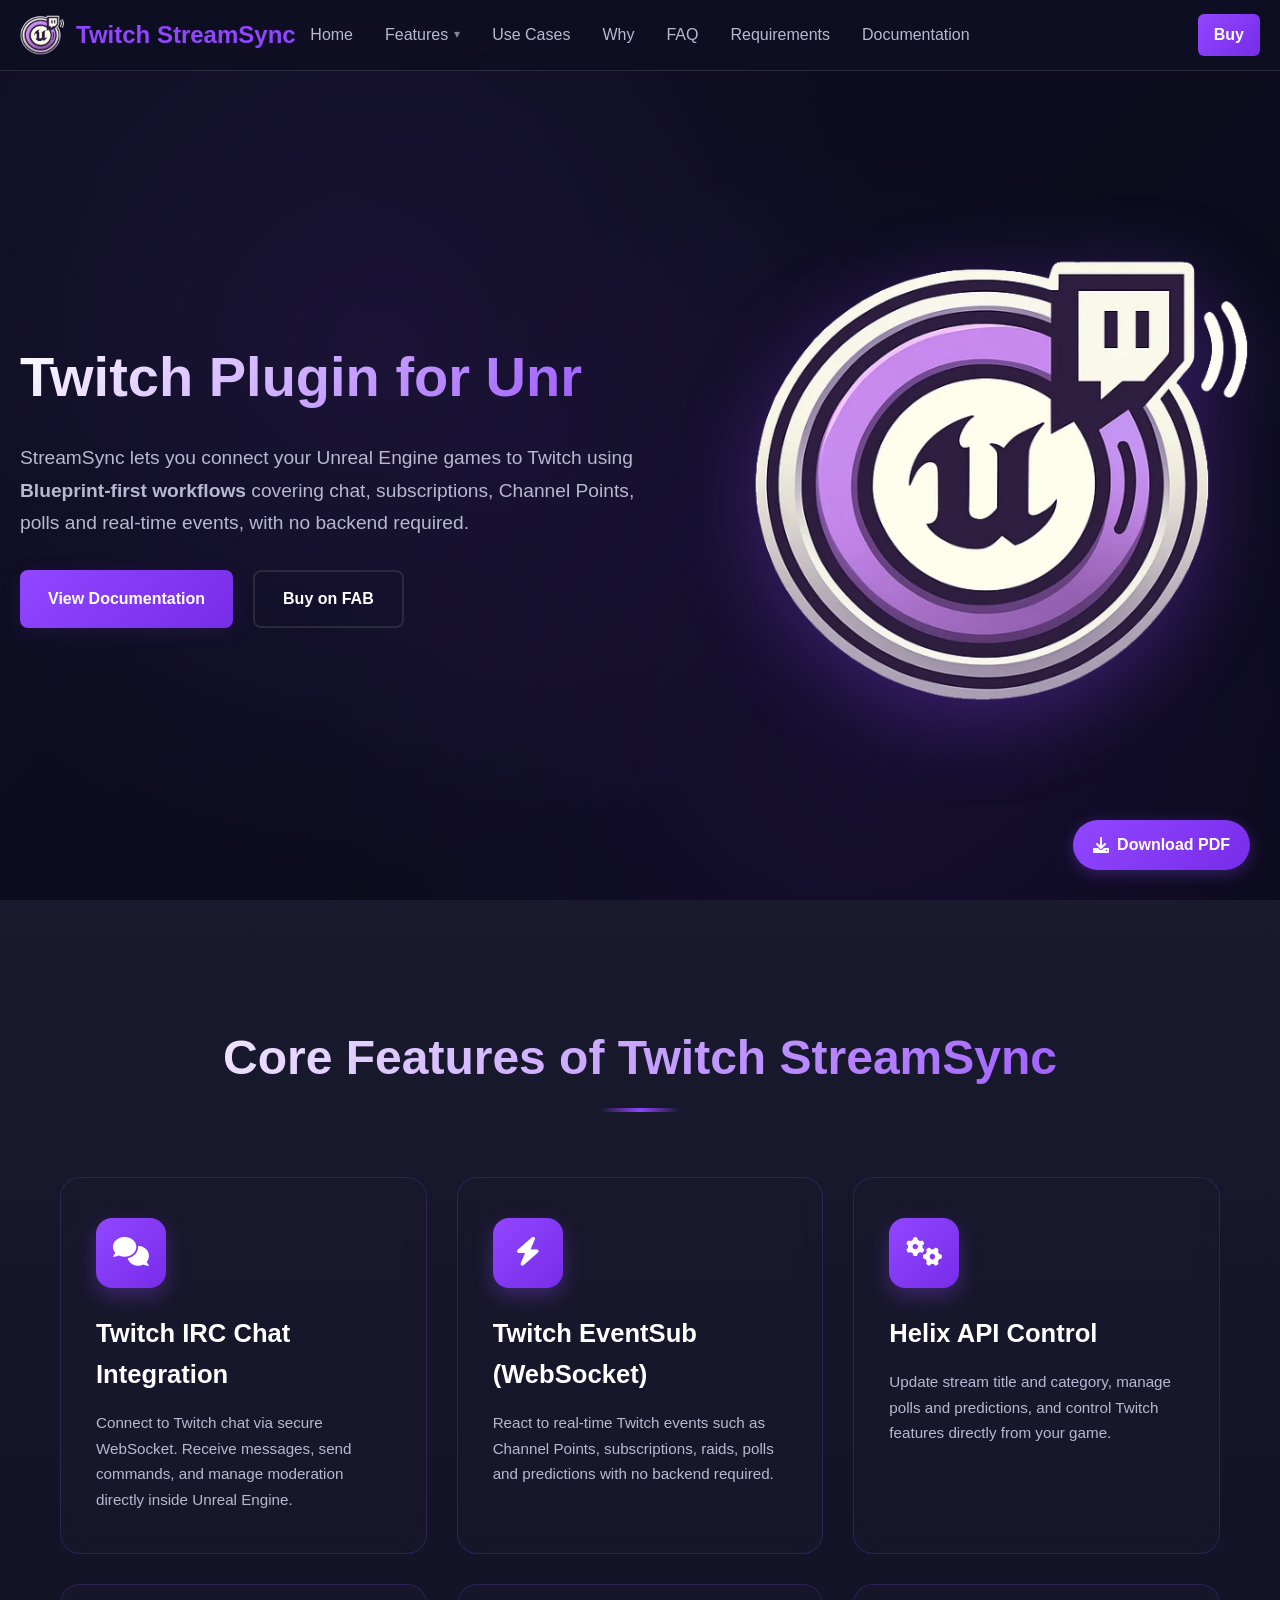
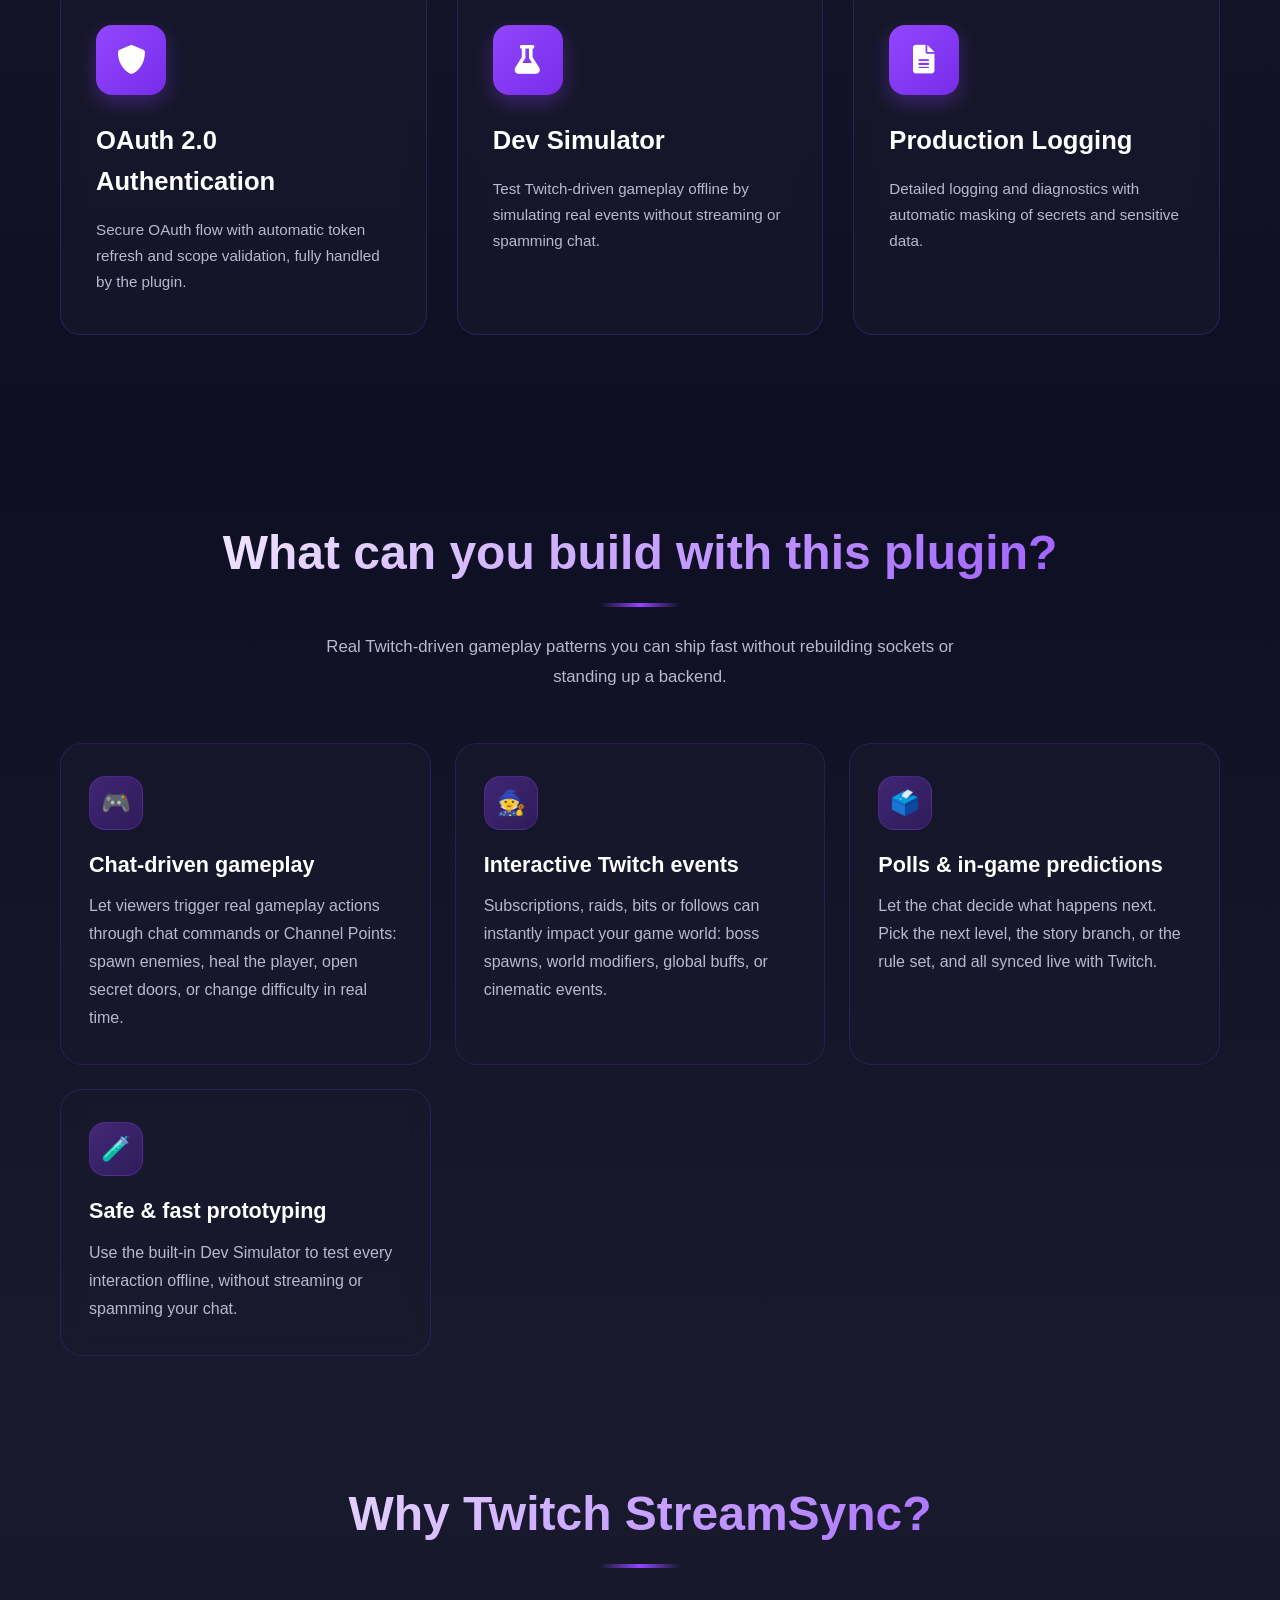
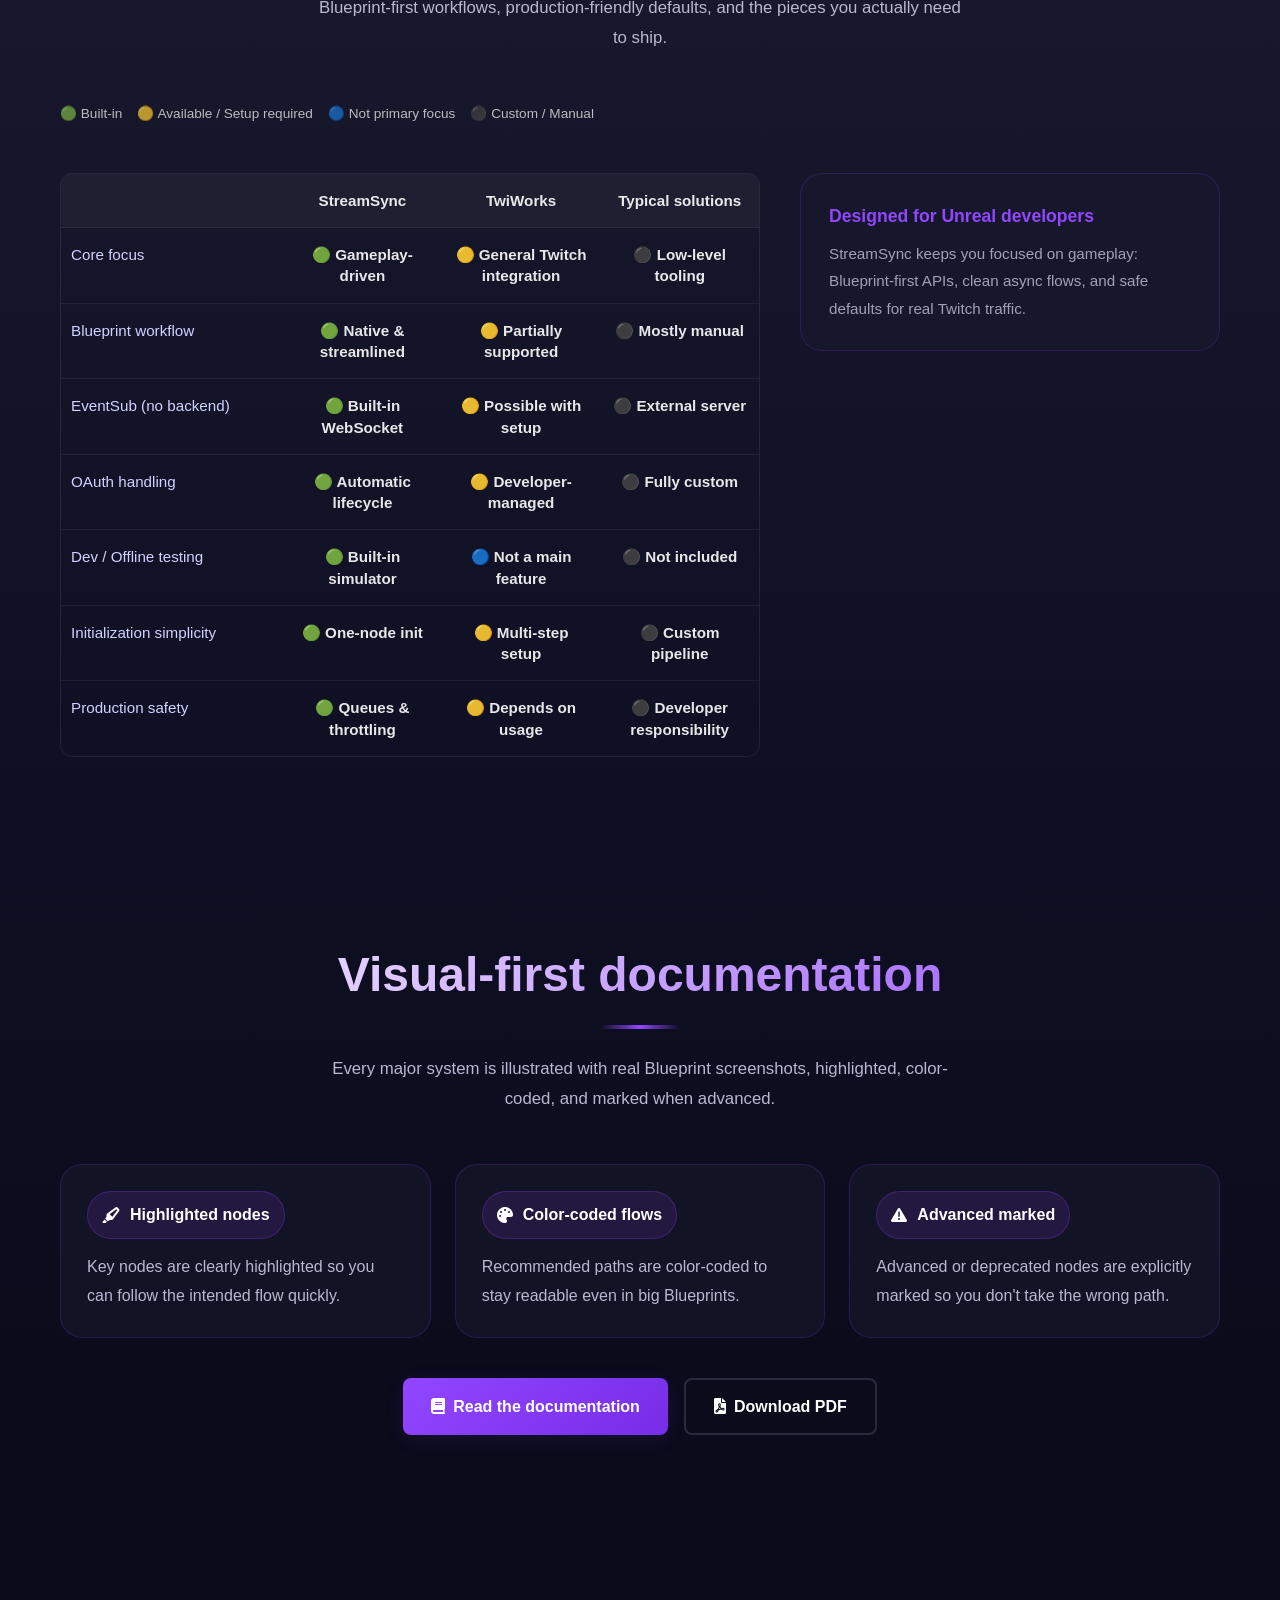
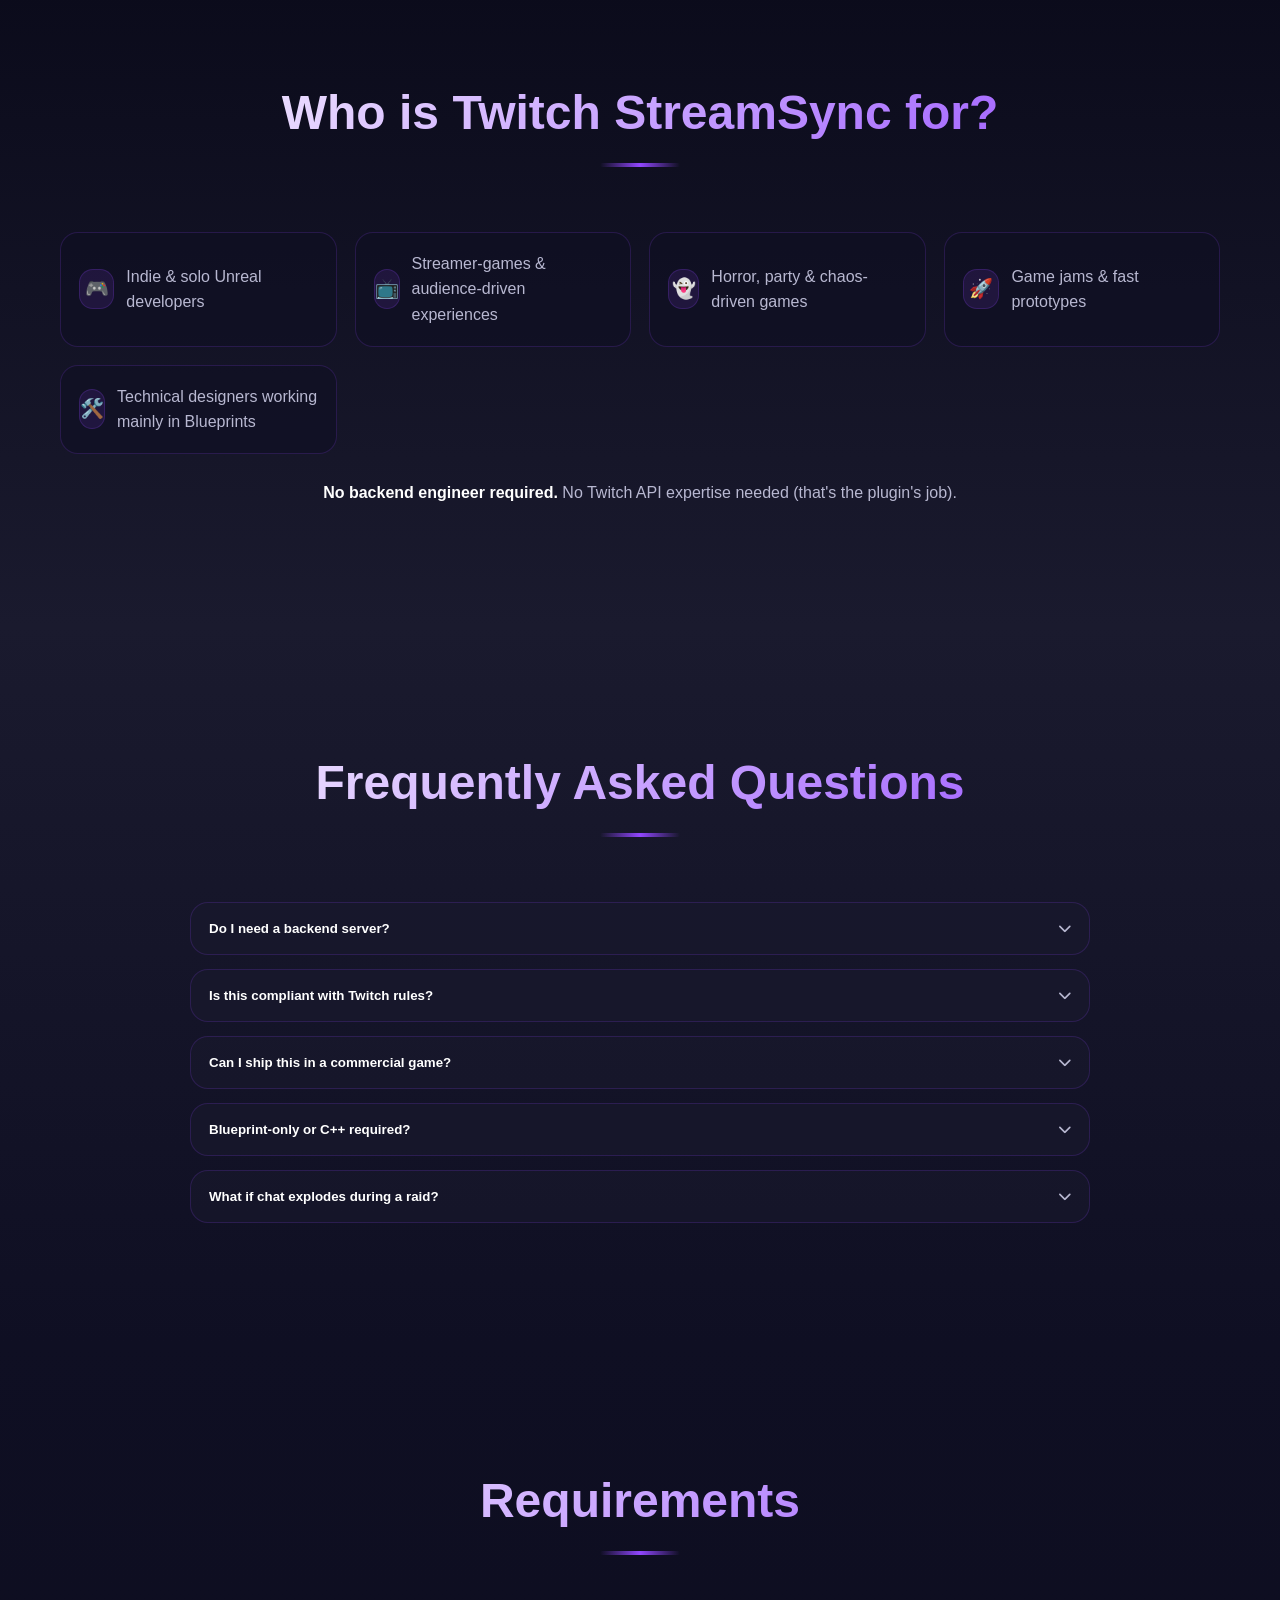
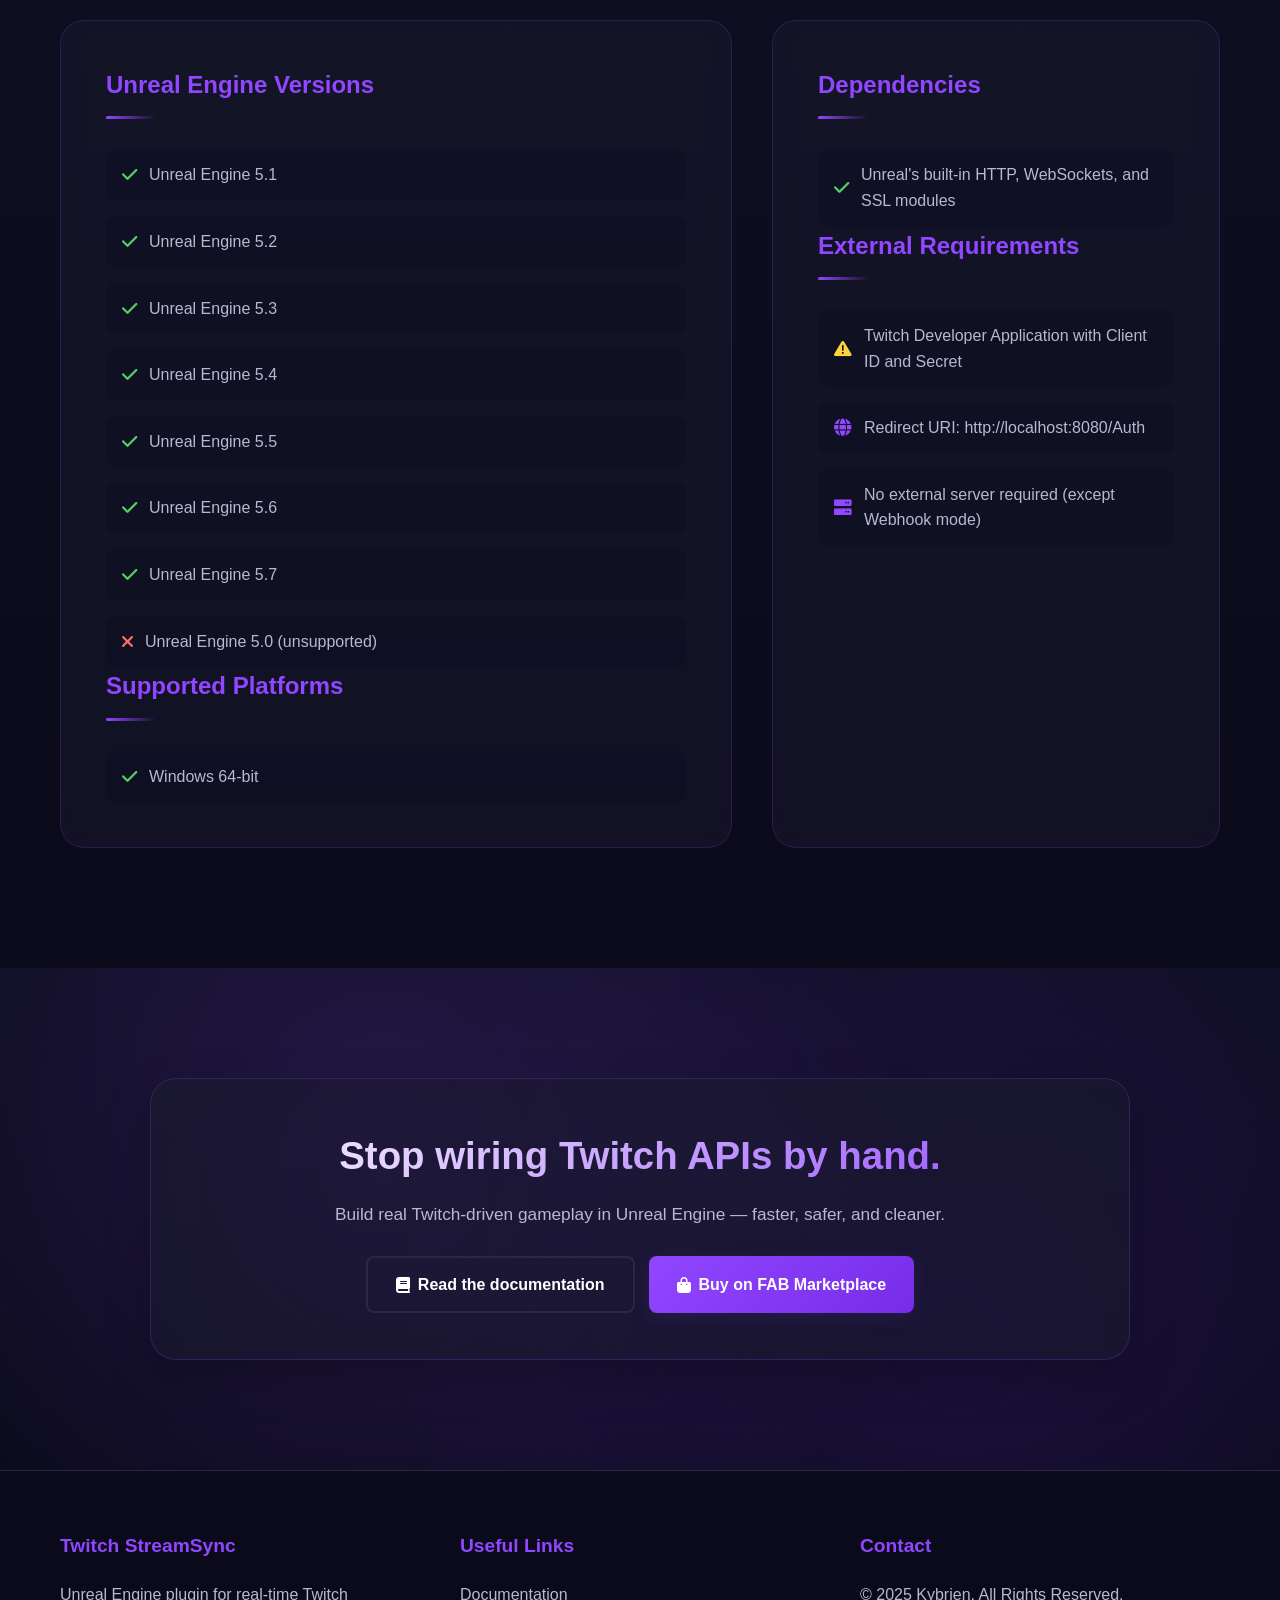
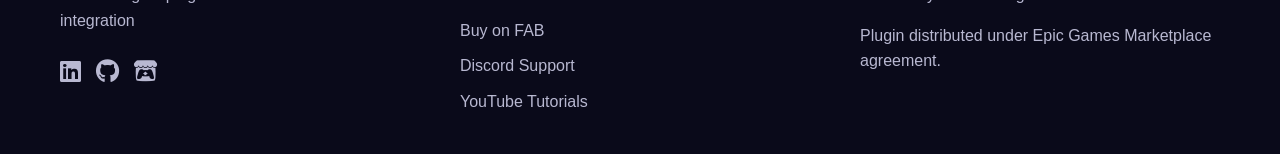
==== commit c6714c2d: "added modular Navbar for easier implementation" ====
--- a/Pages/index.html
+++ b/Pages/index.html
@@ -22,45 +22,12 @@
 
     <!-- Styles -->
     <link rel="stylesheet" href="styles.css">
+    <link rel="stylesheet" href="navbar.css">
     <link href="https://cdnjs.cloudflare.com/ajax/libs/font-awesome/6.0.0/css/all.min.css" rel="stylesheet">
 </head>
 <body>
     <a class="skip-link" href="#home">Skip to content</a>
-    <nav class="navbar" role="navigation">
-        <div class="nav-container">
-            <div class="nav-logo">
-                <img src="../Logo/LogoStreamSync.png" alt="StreamSync Twitch Plugin for Unreal Engine" class="logo-img">
-                <span>Twitch StreamSync</span>
-            </div>
-            <div class="nav-menu">
-                <a href="#home" class="nav-link active">Home</a>
-                <div class="nav-item has-dropdown">
-                    <a href="#features" class="nav-link nav-features">Features<span class="nav-chevron">▾</span></a>
-                    <div class="dropdown">
-                      <a href="/features/chat">Twitch Chat</a>
-                      <a href="/features/eventsub">EventSub</a>
-                      <a href="/features/oauth">OAuth & Security</a>
-                      <a href="/features/dev-simulator">Dev Simulator</a>
-                    </div>
-                </div>
-                <a href="#use-cases" class="nav-link">Use Cases</a>
-                <a href="#why" class="nav-link">Why</a>
-                <a href="#requirements" class="nav-link">Requirements</a>
-                <a href="#faq" class="nav-link">FAQ</a>
-                <a href="documentation.html" class="nav-link">Documentation</a>
-            </div>
-            <div class="nav-right">
-                <a href="https://www.fab.com/listings/97e1b3d0-df12-41eb-89f4-3e4e54f28fc4"
-                   target="_blank"
-                   rel="noopener"
-                   class="nav-link cta">Buy</a>
-
-                <div class="nav-toggle" aria-label="Toggle navigation">
-                    <span></span><span></span><span></span>
-                </div>
-            </div>
-        </div>
-    </nav>
+    <div id="navbar-root"></div>
     <main>
         <!-- Hero Section -->
         <section id="home" class="hero">
@@ -96,7 +63,7 @@
         <!-- Features Section -->
         <section id="features" class="features">
             <div class="container">
-                <h2 class="section-title">Core Features of the Twitch Plugin for Unreal Engine</h2>
+                <h2 class="section-title">Core Features of Twitch StreamSync</h2>
 
                 <div class="features-grid">
                     <div class="feature-card">
@@ -112,7 +79,7 @@
                         <h3>Twitch EventSub (WebSocket)</h3>
                         <p>
                             React to real-time Twitch events such as Channel Points,
-                            subscriptions, raids, polls and predictions — no backend required.
+                            subscriptions, raids, polls and predictions with no backend required.
                         </p>
                     </div>
                     <div class="feature-card">
@@ -154,8 +121,8 @@
         <!-- Use Cases Section -->
         <section id="use-cases" class="use-cases">
             <div class="container">
-                <h2 class="section-title">What can you build with Twitch StreamSync?</h2>
-                <p class="section-lead">Real Twitch-driven gameplay patterns you can ship fast — without rebuilding sockets or standing up a backend.</p>
+                <h2 class="section-title">What can you build with this plugin?</h2>
+                <p class="section-lead">Real Twitch-driven gameplay patterns you can ship fast without rebuilding sockets or standing up a backend.</p>
 
                 <div class="uc-grid">
                     <div class="uc-card">
@@ -170,8 +137,8 @@
                     </div>
                     <div class="uc-card">
                         <div class="uc-icon">🗳️</div>
-                        <h3>Polls & predictions in-game</h3>
-                        <p>Let the chat decide what happens next. Pick the next level, the story branch, or the rule set — all synced live with Twitch.</p>
+                        <h3>Polls & in-game predictions</h3>
+                        <p>Let the chat decide what happens next. Pick the next level, the story branch, or the rule set, and all synced live with Twitch.</p>
                     </div>
                     <div class="uc-card">
                         <div class="uc-icon">🧪</div>
@@ -269,12 +236,11 @@
         </div>
         </section>
 
-
         <!-- Visual Docs Section -->
         <section id="visual-docs" class="visual-docs">
             <div class="container">
                 <h2 class="section-title">Visual-first documentation</h2>
-                <p class="section-lead">Every major system is illustrated with real Blueprint screenshots — highlighted, color-coded, and marked when advanced.</p>
+                <p class="section-lead">Every major system is illustrated with real Blueprint screenshots, highlighted, color-coded, and marked when advanced.</p>
 
                 <div class="visual-grid">
                     <div class="visual-card">
@@ -287,7 +253,7 @@
                     </div>
                     <div class="visual-card">
                         <div class="visual-badge"><i class="fas fa-triangle-exclamation"></i> Advanced marked</div>
-                        <p>Advanced or deprecated nodes are explicitly marked so you don’t take the wrong path.</p>
+                        <p>Advanced or deprecated nodes are explicitly marked so you don't take the wrong path.</p>
                     </div>
                 </div>
 
@@ -311,7 +277,7 @@
                 </div>
 
                 <div class="who-foot">
-                    <p><strong>No backend engineer required.</strong> No Twitch API expertise needed.</p>
+                    <p><strong>No backend engineer required.</strong> No Twitch API expertise needed (that's the plugin's job).</p>
                 </div>
             </div>
         </section>
@@ -328,7 +294,7 @@
                             <i class="fas fa-chevron-down"></i>
                         </button>
                         <div class="faq-a" hidden>
-                            <p>No. WebSocket EventSub works without any external server.</p>
+                            <p>Absolutely not. WebSocket EventSub works without any external server.</p>
                         </div>
                     </div>
 
@@ -358,7 +324,7 @@
                             <i class="fas fa-chevron-down"></i>
                         </button>
                         <div class="faq-a" hidden>
-                            <p>Fully usable in Blueprints. Optional C++ helpers are included.</p>
+                            <p>Fully usable in Blueprints. Optional C++ helpers are included but not recommended.</p>
                         </div>
                     </div>
 
@@ -374,21 +340,6 @@
                 </div>
             </div>
         </section>
-
-        <!-- Final CTA -->
-        <section class="final-cta">
-            <div class="container">
-                <div class="final-cta-card">
-                    <h2>Stop wiring Twitch APIs by hand.</h2>
-                    <p>Build real Twitch-driven gameplay in Unreal Engine — faster, safer, and cleaner.</p>
-                    <div class="final-cta-actions">
-                        <a href="documentation.html" class="btn btn-secondary"><i class="fas fa-book"></i> Read the documentation</a>
-                        <a href="https://www.fab.com/listings/97e1b3d0-df12-41eb-89f4-3e4e54f28fc4" target="_blank" class="btn btn-primary"><i class="fas fa-bag-shopping"></i> Buy on FAB Marketplace</a>
-                    </div>
-                </div>
-            </div>
-        </section>
-
         <!-- Requirements Section -->
         <section id="requirements" class="requirements">
             <div class="container">
@@ -428,7 +379,19 @@
                 </div>
             </div>
         </section>
-
+        <!-- Final CTA -->
+        <section class="final-cta">
+            <div class="container">
+                <div class="final-cta-card">
+                    <h2>Stop wiring Twitch APIs by hand.</h2>
+                    <p>Build real Twitch-driven gameplay in Unreal Engine — faster, safer, and cleaner.</p>
+                    <div class="final-cta-actions">
+                        <a href="documentation.html" class="btn btn-secondary"><i class="fas fa-book"></i> Read the documentation</a>
+                        <a href="https://www.fab.com/listings/97e1b3d0-df12-41eb-89f4-3e4e54f28fc4" target="_blank" class="btn btn-primary"><i class="fas fa-bag-shopping"></i> Buy on FAB Marketplace</a>
+                    </div>
+                </div>
+            </div>
+        </section>
         <!-- Footer -->
         <footer class="footer">
             <div class="container">
@@ -465,6 +428,13 @@
         <i class="fas fa-download"></i>
         <span >Download PDF</span>
     </a>
+    <script>
+    fetch("navbar.html")
+        .then(res => res.text())
+        .then(html => {
+            document.getElementById("navbar-root").innerHTML = html;
+        });
+    </script>
     <script src="script.js"></script>
 </body>
 </html>
--- a/Pages/navbar.css
+++ b/Pages/navbar.css
@@ -0,0 +1,186 @@
+/* ======================
+   NAVBAR – SHARED
+   ====================== */
+
+.navbar {
+    position: fixed;
+    top: 0;
+    width: 100%;
+    background: rgba(15, 15, 35, 0.95);
+    backdrop-filter: blur(10px);
+    border-bottom: 1px solid var(--border-color);
+    z-index: 1000;
+}
+
+.nav-container {
+    max-width: 1500px;
+    margin: 0 auto;
+    padding: 0 20px;
+    height: 70px;
+    display: flex;
+    align-items: center;
+    justify-content: space-between;
+    position: relative;
+}
+
+.nav-logo {
+    display: flex;
+    align-items: center;
+    gap: 12px;
+    font-size: 1.5rem;
+    font-weight: 700;
+    color: var(--primary-color);
+}
+
+.logo-img {
+    height: 40px;
+}
+
+.nav-menu {
+    display: flex;
+    gap: 32px;
+    align-items: center;
+    position: absolute;
+    left: 50%;
+    transform: translateX(-50%);
+}
+
+.nav-link {
+    color: var(--text-secondary);
+    text-decoration: none;
+    font-weight: 500;
+    white-space: nowrap;
+    transition: color 0.25s ease;
+}
+
+.nav-link:hover,
+.nav-link.active {
+    color: var(--primary-color);
+}
+
+.nav-link.cta {
+    background: linear-gradient(135deg, var(--primary-color), var(--secondary-color));
+    padding: 8px 16px;
+    border-radius: 6px;
+    color: #fff;
+    font-weight: 600;
+}
+
+.nav-right {
+    display: flex;
+    align-items: center;
+    gap: 16px;
+}
+
+/* ======================
+   DROPDOWN
+   ====================== */
+
+.nav-item {
+    position: relative;
+}
+
+.has-dropdown {
+    display: flex;
+    align-items: center;
+}
+
+.nav-features {
+    display: flex;
+    align-items: center;
+    gap: 6px;
+}
+
+.nav-chevron {
+    font-size: 0.75rem;
+    opacity: 0.7;
+}
+
+.dropdown {
+    position: absolute;
+    top: 100%;
+    left: 0;
+    min-width: 220px;
+    background: rgba(15, 15, 35, 0.98);
+    border: 1px solid var(--border-color);
+    border-radius: 10px;
+    padding: 10px 0;
+    opacity: 0;
+    pointer-events: none;
+    transform: translateY(10px);
+    transition: opacity 0.25s ease, transform 0.25s ease;
+    z-index: 1000;
+}
+
+.dropdown a {
+    display: block;
+    padding: 10px 18px;
+    color: var(--text-secondary);
+    text-decoration: none;
+    font-weight: 500;
+}
+
+.dropdown a:hover {
+    background: rgba(145, 70, 255, 0.12);
+    color: var(--primary-color);
+}
+
+.has-dropdown:hover .dropdown {
+    opacity: 1;
+    pointer-events: auto;
+    transform: translateY(0);
+}
+
+/* ======================
+   MOBILE
+   ====================== */
+
+.nav-toggle {
+    display: none;
+    flex-direction: column;
+    cursor: pointer;
+}
+
+.nav-toggle span {
+    width: 25px;
+    height: 3px;
+    background: var(--text-primary);
+    margin: 3px 0;
+}
+
+@media (max-width: 768px) {
+
+    .nav-menu {
+        display: none;
+        position: absolute;
+        top: 70px;
+        left: 0;
+        width: 100%;
+        background: var(--darker-bg);
+        flex-direction: column;
+        padding: 20px;
+        border-top: 1px solid var(--border-color);
+        transform: none;
+    }
+
+    .nav-menu.active {
+        display: flex;
+    }
+
+    .nav-toggle {
+        display: flex;
+    }
+
+    .has-dropdown:hover .dropdown {
+        opacity: 0;
+        pointer-events: none;
+    }
+
+    .dropdown.open {
+        opacity: 1;
+        pointer-events: auto;
+        transform: translateY(0);
+        position: relative;
+        border: none;
+    }
+}
